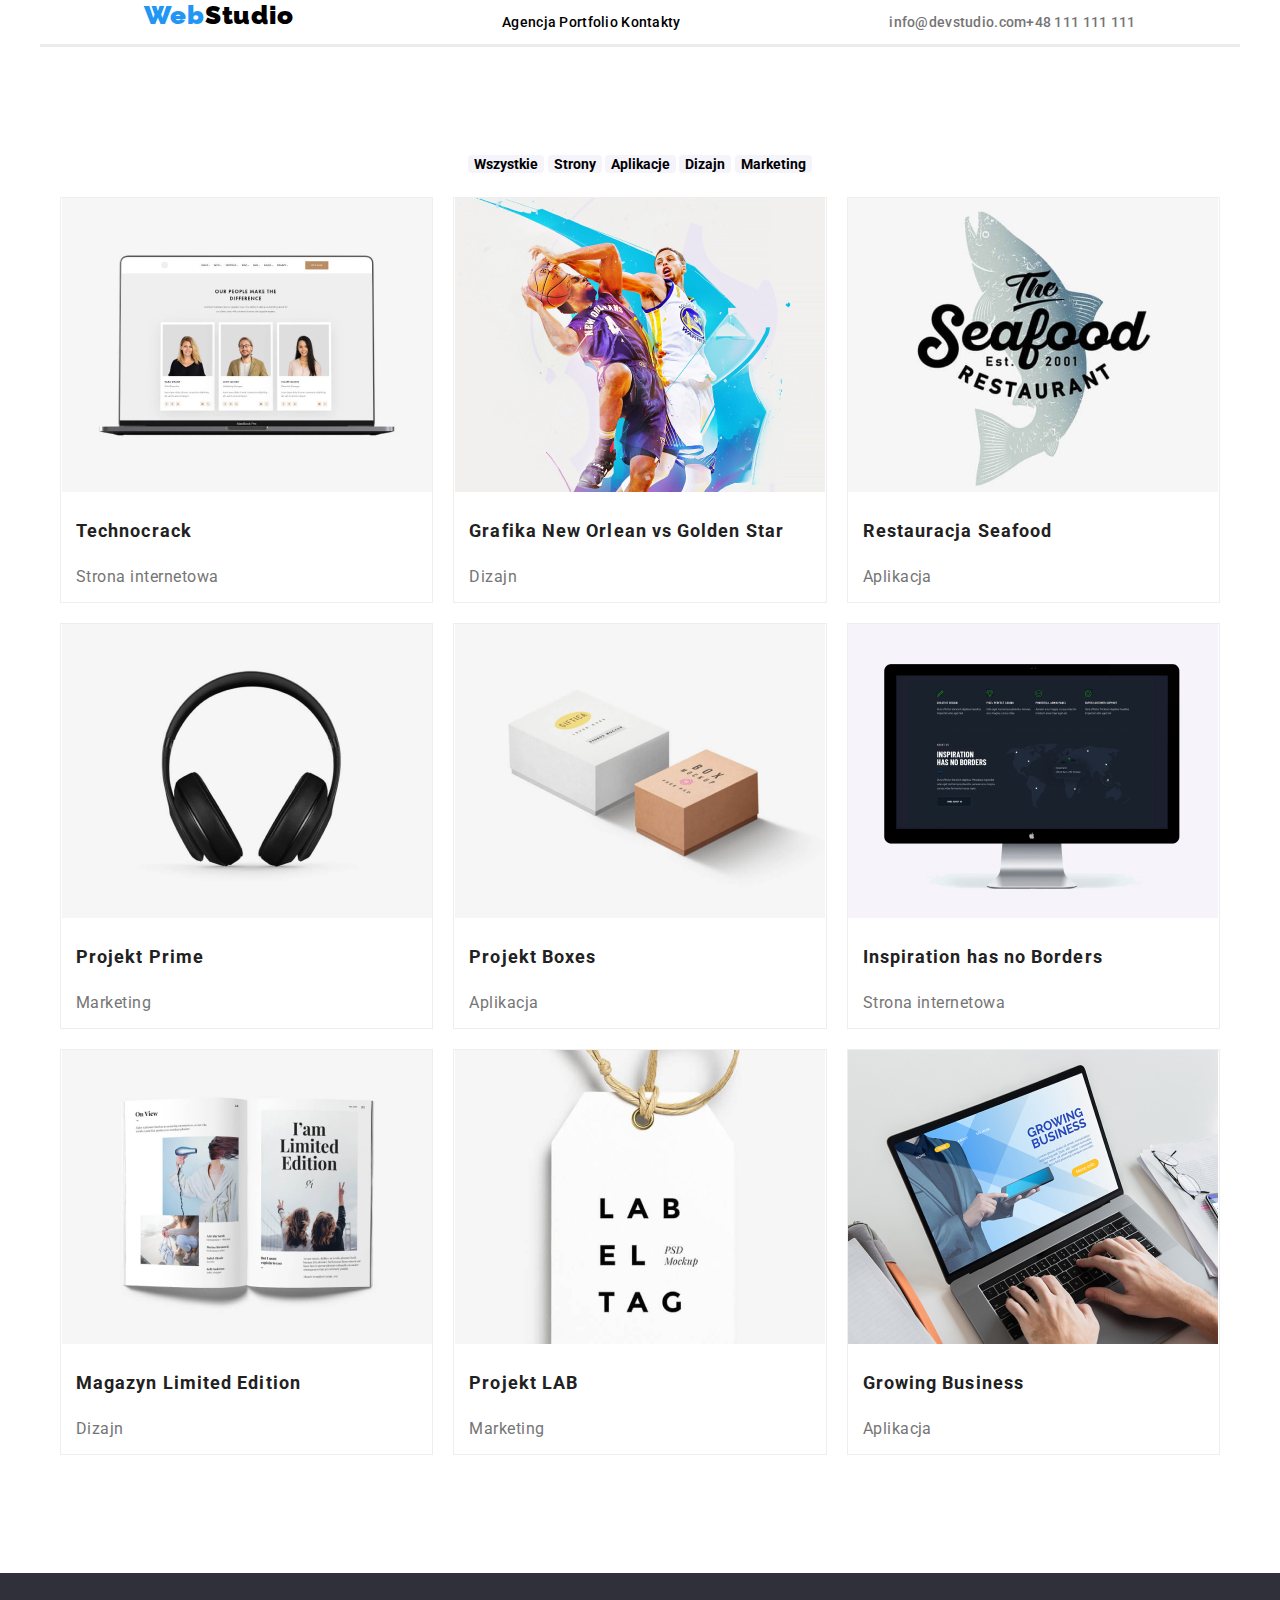
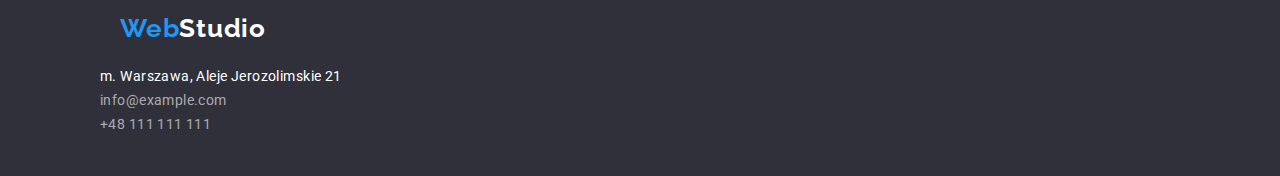
==== portfolio.html @ f07401f8 "+" ====
<!DOCTYPE html>
<html lang="en">
  <head>
    <meta charset="UTF-8" />
    <meta http-equiv="X-UA-Compatible" content="IE=edge" />
    <meta name="viewport" content="width=device-width, initial-scale=1.0" />
    <link rel="stylesheet" href="style/styles.css" />
    <link rel="preconnect" href="https://fonts.googleapis.com" />
    <link rel="preconnect" href="https://fonts.gstatic.com" crossorigin />
    <link
      href="https://fonts.googleapis.com/css2?family=Raleway:wght@700&family=Roboto:wght@100;400&display=swap"
      rel="stylesheet"
    />
    <link
      rel="stylesheet"
      href="https://cdnjs.cloudflare.com/ajax/libs/modern-normalize/1.0.0/modern-normalize.min.css"
    />
    <title>Portfolio</title>
  </head>
  <body>
    <div class="container">
      <!-- Nagłówek -->
      <header id="header">
        <a href="index.html" class="web"><span class="blue">Web</span>Studio</a>
        <nav id="navigation">
          <!-- Nawigacja do innych stron -->
          <ul>
            <li class="agency"><a href="index.html">Agencja</a></li>
            <li class="portfolio"><a href="portfolio.html">Portfolio</a></li>
            <li class="contact"><a href="contact">Kontakty</a></li>
          </ul>
        </nav>
        <div class="info">
          <!-- Link do adresu e-mail  -->
          <a href="mailto:info@devstudio.com" class="mail"
            >info@devstudio.com</a
          >

          <!-- Link do numeru telefonu -->
          <a href="tel:+48111111111" class="tel">+48 111 111 111</a>
        </div>
      </header>
      <main>
        <section class="container">
          <ul>
            <li>
              <button class="one" type="button" value="Button">
                Wszystkie
              </button>
            </li>
            <li>
              <button class="two" type="button" value="Button">Strony</button>
            </li>
            <li>
              <button class="three" type="button" value="Button">
                Aplikacje
              </button>
            </li>
            <li>
              <button class="four" type="button" value="Button">Dizajn</button>
            </li>
            <li>
              <button class="five" type="button" value="Button">
                Marketing
              </button>
            </li>
          </ul>

          <ul class="cardsp">
            <li class="itemp">
              <figure class="technoc">
                <img src="images/techno.jpg" alt="Techno" />
                <figcaption>
                  <h3>Technocrack</h3>
                  <p>Strona internetowa</p>
                </figcaption>
              </figure>
            </li>

            <li class="itemp">
              <figure class="basketc">
                <img src="images/basket.jpg" alt="Basket" />
                <figcaption>
                  <h3>Grafika New Orlean vs Golden Star</h3>
                  <p>Dizajn</p>
                </figcaption>
              </figure>
            </li>

            <li class="itemp">
              <figure class="seac">
                <img src="images/seafood.jpg" alt="Seafood" />
                <figcaption>
                  <h3>Restauracja Seafood</h3>
                  <p>Aplikacja</p>
                </figcaption>
              </figure>
            </li>

            <li class="itemp">
              <figure class="headc">
                <img src="images/headphones.jpg" alt="Headphones" />
                <figcaption>
                  <h3>Projekt Prime</h3>
                  <p>Marketing</p>
                </figcaption>
              </figure>
            </li>

            <li class="itemp">
              <figure class="boxc">
                <img src="images/box.jpg" alt="Box" />
                <figcaption>
                  <h3>Projekt Boxes</h3>
                  <p>Aplikacja</p>
                </figcaption>
              </figure>
            </li>

            <li class="itemp">
              <figure class="screenc">
                <img src="images/screen.jpg" alt="Screen" />
                <figcaption>
                  <h3>Inspiration has no Borders</h3>
                  <p>Strona internetowa</p>
                </figcaption>
              </figure>
            </li>

            <li class="itemp">
              <figure class="bookc">
                <img src="images/book.jpg" alt="Book" />
                <figcaption>
                  <h3>Magazyn Limited Edition</h3>
                  <p>Dizajn</p>
                </figcaption>
              </figure>
            </li>

            <li class="itemp">
              <figure class="labelc">
                <img src="images/label.jpg" alt="LAB" />
                <figcaption>
                  <h3>Projekt LAB</h3>
                  <p>Marketing</p>
                </figcaption>
              </figure>
            </li>

            <li class="itemp">
              <figure class="laptopc">
                <img src="images/laptop.jpg" alt="Laptop" />
                <figcaption>
                  <h3>Growing Business</h3>
                  <p>Aplikacja</p>
                </figcaption>
              </figure>
            </li>
          </ul>
        </section>
      </main>
    </div>
  </body>
  <footer>
    <a href="index.html" class="web2"><span class="blue">Web</span>Studio</a>
    <address>
      <p class="city">m. Warszawa, Aleje Jerozolimskie 21</p>
      <a href="mailto:info@example.com" class="mail2">info@example.com</a>
      <a href="tel:+48111111111" class="tel2">+48 111 111 111</a>
    </address>
  </footer>
</html>
---- style/styles.css ----
#header {
  background: #ffffff;
}

header {
  border-bottom-style: solid;
  color: #ececec;
  width: 1200px;
  display: flex;
  justify-content: space-around;
}

#navigation ul li {
}

a {
  color: black;
}

* {
  box-sizing: border-box;
}

body {
  font-family: "Roboto", sans-serif;
  font-size: 400;
  color: black;
}

section {
  padding-top: 94px;
  padding-bottom: 94px;
}
button {
  cursor: pointer;
}

.container {
  width: 1200px;
  margin: 0 auto;
}

.container h2 {
  justify-content: center;
}

.container {
  text-align: center;
  justify-content: center;
}
.biznes {
  display: flex;
  justify-content: center;
}
.ulbutton {
  list-style-type: none;
  text-decoration: none;
  justify-content: center;
  display: flex;
}

ul li {
  display: inline;
}

ul {
  font-family: "Roboto";
  font-style: normal;
  font-weight: 500;
  font-size: 14px;
  line-height: 16px;
  letter-spacing: 0.02em;
  padding-left: 0px;
}

#navigation a:hover {
  color: #2196f3;
}

.agency {
  font-family: "Roboto";
  font-style: normal;
  font-weight: 500;
  font-size: 14px;
  letter-spacing: 0.02em;
}

a {
  text-decoration: none;
}

.agency {
}

.portfolio {
}

.contact {
}

.info {
  font-family: "Roboto";
  font-style: normal;
  font-weight: 500;
  font-size: 14px;
  line-height: 16px;
  letter-spacing: 0.02em;
  display: flex;
  align-items: center;
}

.info a {
  color: #757575;
}

.info a:hover {
  color: #2196f3;
}
.mail {
  text-decoration: none;
}

.tel {
  text-decoration: none;
}
.web {
  font-family: "Raleway";
  font-style: normal;
  font-weight: 900;
  font-size: 26px;
  line-height: 31px;
  /* identical to box height */

  letter-spacing: 0.03em;
  text-decoration: none;
  color: black;
}

.blue {
  color: #2196f3;
}

.containers {
  padding-top: 94px;
  display: flex;
  justify-content: center;
}

.mcontainer {
  background: #2f303a;
  width: 1200px;
  display: inline;
  text-align: center;
}

.efekt h1 {
  letter-spacing: 0.06em;
  text-transform: uppercase;
  font-style: normal;
  font-weight: 900;
  font-size: 44px;
  line-height: 60px;
  color: #ffffff;
}

.buttoni {
  background: #2196f3;
  color: white;
}

figure {
  margin: 0;
}

.pho p {
  text-align: left;
}

.containerwe {
  background: #ffffff;
}

.lor {
  padding-top: 94px;
  padding-bottom: 94px;
}

.lor ul {
  display: flex;
}

.lor p {
  color: #757575;
  text-align: left;
  font-size: 14px;
}

.lor h3 {
  text-align: left;
}
.tabc {
}

.lorem {
  color: #757575;
}

.czym {
  padding-bottom: 94px;
}

.boxczym {
  text-align: center;
}

.boxczym h2 {
}

.teamc {
  background: #f5f4fa;
  padding-top: 94px;
}

.teamc h2 {
  font-style: normal;
  font-weight: 700;
  font-size: 36px;
  line-height: 42px;
  text-align: center;
  letter-spacing: 0.03em;
}

.teamc p {
  color: #757575;
  font-family: "Roboto";
  font-style: normal;
  font-weight: 400;
  font-size: 16px;
  line-height: 19px;
  /* identical to box height */

  text-align: center;
  letter-spacing: 0.03em;
}

.teambox {
  display: flex;
  justify-content: center;
}

.cards {
  display: flex;
  /* Make a flex container multiline */
  gap: 10px;
  padding: 0;
  list-style: none;
}

.item {
  /*  Set the width of the elements  */
  padding: 0px;
  background-color: #fff;
  border-radius: 0px 0px 4px 4px;
  box-shadow: 0px 1px 3px rgba(0, 0, 0, 0.12), 0px 1px 1px rgba(0, 0, 0, 0.14),
    0px 2px 1px rgba(0, 0, 0, 0.2);
}

.john1box {
  background: #ffffff;
}

.john1img {
}

.johnbox2 {
  background: #ffffff;
}

.john2img {
}

.johnbox3 {
  background: #ffffff;
}

.john3img {
}

.johnbox4 {
  background: #ffffff;
}

.john4img {
}

.teambox h3 {
  font-style: normal;
  font-weight: 500;
  font-size: 16px;
  line-height: 19px;
  text-align: center;
  letter-spacing: 0.03em;
  color: #212121;
  font-weight: bold;
}

.teambox p {
  color: #757575;
}

.bold td {
  font-family: "Roboto";
  font-style: normal;
  font-weight: 700;
  font-size: 14px;
  line-height: 16px;
  letter-spacing: 0.03em;
  text-transform: uppercase;
}

button {
  font-weight: bold;
  border-radius: 4px;
  background: #f5f4fa;
  border-style: hidden;
  font-family: "Roboto", sans-serif;
}

button:hover {
}

.cardsp {
  display: flex;
  /* Make a flex container multiline */
  flex-wrap: wrap;
  padding: 0;
  list-style: none;
  justify-content: center;
}

.itemp {
  /*  Set the width of the elements  */
  padding: 10px;
  background-color: #fff;
  border-radius: 0px 0px 4px 4px;
  flex-basis: calc((100% - 20px) / 3);
}

.itemp h3 {
  text-align: left;
  padding-left: 15px;
}

.itemp p {
  color: #757575;
  text-align: left;
  padding-left: 15px;
  font-family: "Roboto";
  font-style: normal;
  font-weight: 400;
  font-size: 16px;
}
.one {
}

.two {
}

.three {
}

.four {
}

.five {
}

.technoc {
  box-sizing: border-box;
  background: #ffffff;
  border: 1px solid #eeeeee;
}

.technoimg {
}

.title1 h3 a {
}

figcaption h3 {
  font-family: "Roboto";
  font-style: normal;
  font-weight: 700;
  font-size: 18px;
  line-height: 36px;
  /* identical to box height, or 200% */

  letter-spacing: 0.06em;

  color: #212121;
}

figcaption {
  font-family: "Roboto";
  font-style: normal;
  font-weight: 400;
  font-size: 16px;
  line-height: 30px;
  /* identical to box height, or 188% */

  letter-spacing: 0.03em;
  color: #757575;
}
.basketc {
  box-sizing: border-box;
  background: #ffffff;
  border: 1px solid #eeeeee;
}

.basketimg {
}

.title2 h3 a {
}

.seac {
  box-sizing: border-box;
  background: #ffffff;
  border: 1px solid #eeeeee;
}

.seaimg {
}

.title3 h3 a {
}

.headc {
  box-sizing: border-box;
  background: #ffffff;
  border: 1px solid #eeeeee;
}

.headimg {
}

.title4 h3 a {
}

.boxc {
  box-sizing: border-box;
  background: #ffffff;
  border: 1px solid #eeeeee;
}

.boximg {
}

.title5 h3 a {
}

.screenc {
  box-sizing: border-box;
  background: #ffffff;
  border: 1px solid #eeeeee;
}

.screenimg {
}

.title6 h3 a {
}

.bookc {
  box-sizing: border-box;
  background: #ffffff;
  border: 1px solid #eeeeee;
}

.bookimg {
}

.title7 h3 a {
}

.labelc {
  box-sizing: border-box;
  background: #ffffff;
  border: 1px solid #eeeeee;
}

.labimg {
}

.title8 h3 a {
}

.laptopc {
  box-sizing: border-box;
  background: #ffffff;
  border: 1px solid #eeeeee;
}

.screenimg {
}

.title9 h3 a {
}

p {
  font-family: "Roboto";
  font-style: normal;
  font-weight: 400;
  font-size: 16px;
  line-height: 19px;
  /* identical to box height */

  text-align: center;
  letter-spacing: 0.03em;
}

footer {
  background-color: #2f303a;
  padding-top: 40px;
  padding-bottom: 40px;
  padding-left: 100px;
}

.footercp {
  background-color: #2f303a;
}
.web2 {
  padding: 20px;
  font-family: "Raleway";
  font-style: normal;
  font-weight: 700;
  font-size: 26px;
  line-height: 31px;
  /* identical to box height */
  color: white;
  letter-spacing: 0.03em;
}

.foot a {
}

.city {
  font-family: "Roboto";
  font-style: normal;
  font-weight: 400;
  font-size: 14px;
  line-height: 24px;
  /* or 171% */
  letter-spacing: 0.03em;
  color: #ffffff;
  text-align: left;
  margin-top: 20px;
  margin-bottom: 0px;
}

.city2 {
  font-family: "Roboto";
  font-style: normal;
  font-weight: 400;
  font-size: 14px;
  line-height: 24px;
  /* or 171% */

  letter-spacing: 0.03em;

  color: #ffffff;
}

address {
  display: flex;
  flex-direction: column;
}
address a {
  font-family: "Roboto";
  font-style: normal;
  font-weight: 400;
  font-size: 14px;
  line-height: 24px;
  /* or 171% */

  letter-spacing: 0.03em;

  color: rgba(255, 255, 255, 0.6);
}

.mail1 {
}

.tel1 {
}

.mail2 {
}

.tel2 {
}
address a:hover {
}
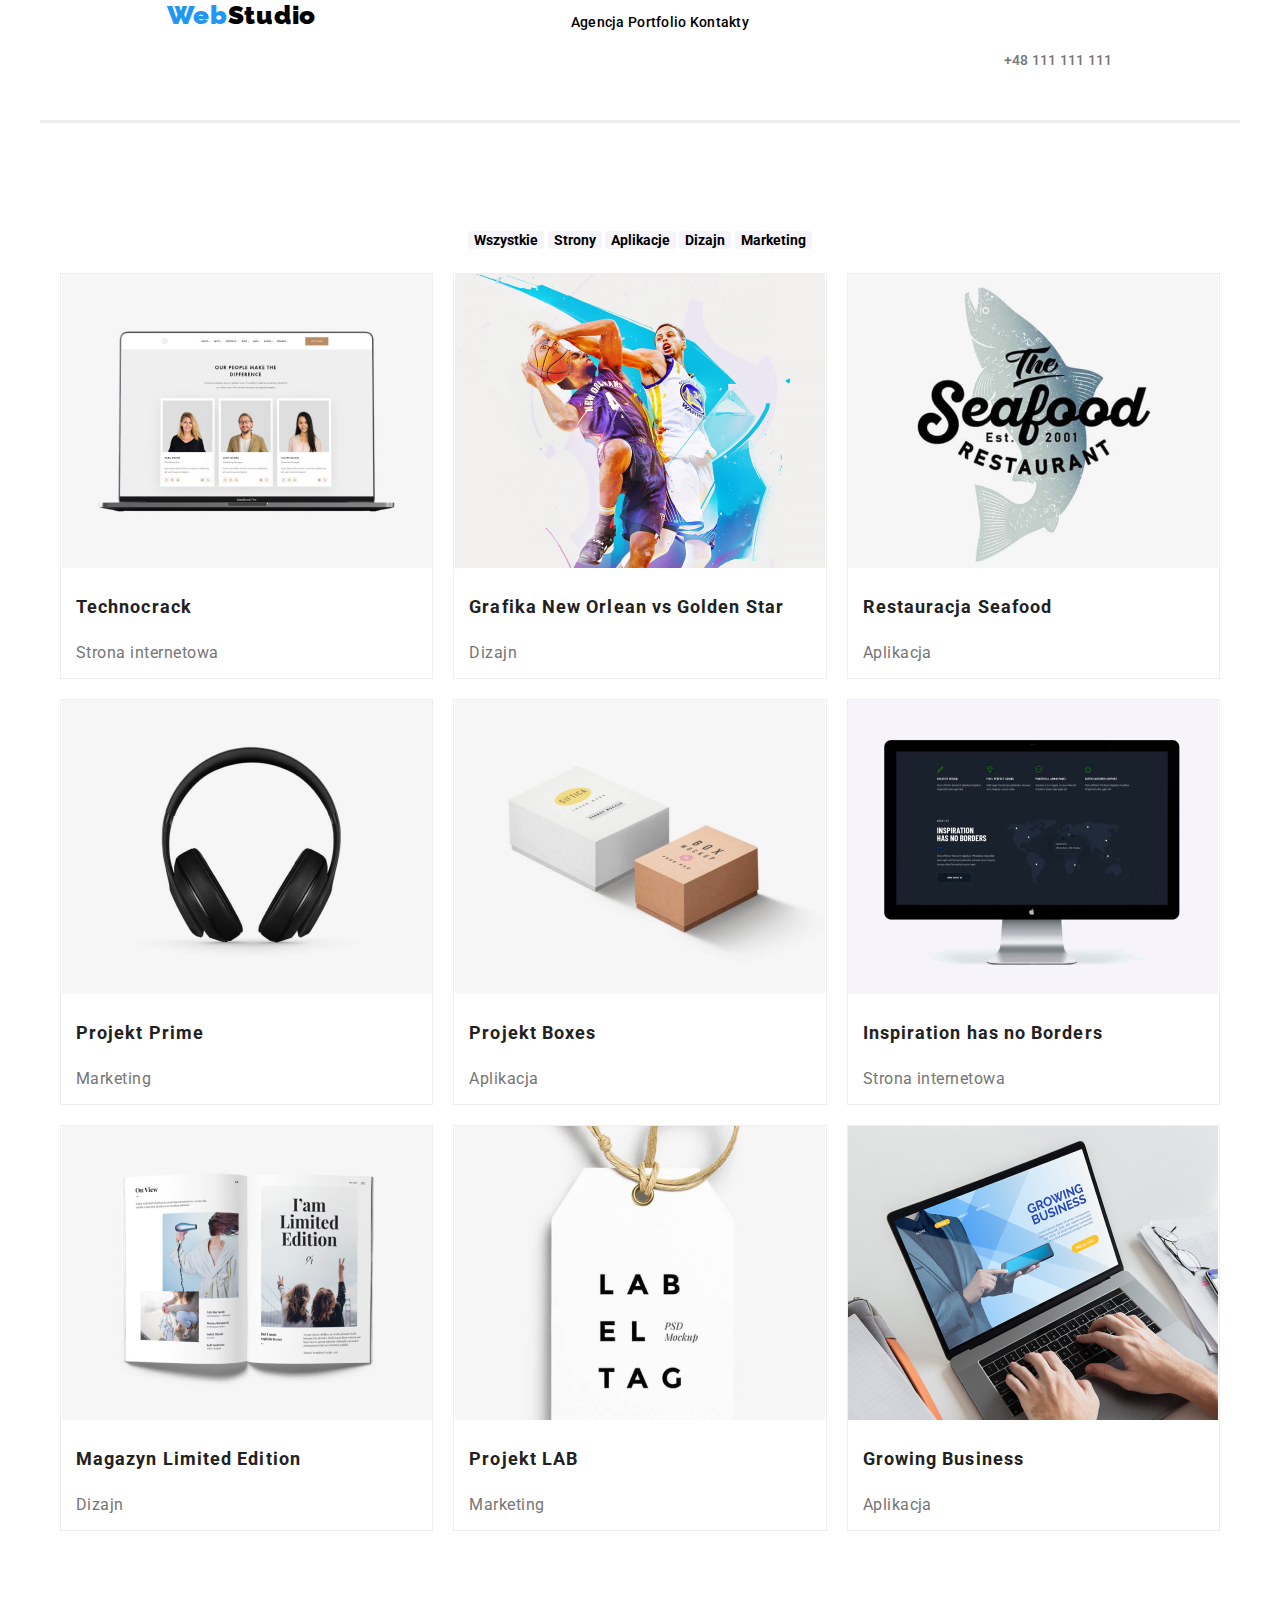
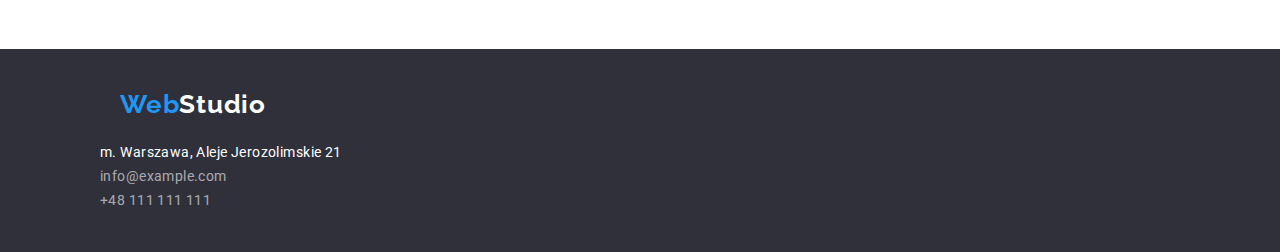
==== commit 9f7dd01a: "Obrazki" ====
--- a/portfolio.html
+++ b/portfolio.html
@@ -32,9 +32,7 @@
         </nav>
         <div class="info">
           <!-- Link do adresu e-mail  -->
-          <a href="mailto:info@devstudio.com" class="mail"
-            >info@devstudio.com</a
-          >
+          <a href="mailto:info@devstudio.com" class="mail> info@devstudio.com</a>
 
           <!-- Link do numeru telefonu -->
           <a href="tel:+48111111111" class="tel">+48 111 111 111</a>
--- a/style/styles.css
+++ b/style/styles.css
@@ -133,7 +133,9 @@
 
   letter-spacing: 0.03em;
   text-decoration: none;
-  color: black;
+  color: 
+  width: 270px;
+  height: 120px;black;
 }
 
 .blue {
@@ -147,12 +149,21 @@
 }
 
 .mcontainer {
-  background: #2f303a;
+  background-image: url(/images/squad.jpg);
   width: 1200px;
+  height: 600px;
   display: inline;
   text-align: center;
 }
 
+.sat {
+  background-color: #F5F4FA;
+  width: 270px;
+  height: 120px;
+  display: flex;
+  align-items: center;
+  justify-content: center;
+}
 .efekt h1 {
   letter-spacing: 0.06em;
   text-transform: uppercase;
@@ -168,6 +179,11 @@
   color: white;
 }
 
+.squad {
+  background-color: red;
+  width: 300px;
+}
+
 figure {
   margin: 0;
 }
@@ -250,6 +266,7 @@
 
 .cards {
   display: flex;
+  justify-content: center;
   /* Make a flex container multiline */
   gap: 10px;
   padding: 0;
@@ -263,8 +280,13 @@
   border-radius: 0px 0px 4px 4px;
   box-shadow: 0px 1px 3px rgba(0, 0, 0, 0.12), 0px 1px 1px rgba(0, 0, 0, 0.14),
     0px 2px 1px rgba(0, 0, 0, 0.2);
-}
-
+    padding-bottom: 25px;
+}
+
+.svgcards {
+  display: flex;
+  justify-content: space-evenly;
+}
 .john1box {
   background: #ffffff;
 }
@@ -507,6 +529,27 @@
 .title9 h3 a {
 }
 
+h1 {
+  text-align: center;
+}
+
+.blok1 {
+  display: flex;
+  justify-content: space-around;
+  cursor: pointer;
+}
+.blok {
+  width: 170px;
+  height: 92px;
+  border-radius: 1px;
+  border-color: #AFB1B8;
+  border-style: solid;
+  display: flex;
+  align-items: center;
+  justify-content: center;
+}
+
+
 p {
   font-family: "Roboto";
   font-style: normal;
@@ -587,7 +630,6 @@
 
   color: rgba(255, 255, 255, 0.6);
 }
-
 .mail1 {
 }
 
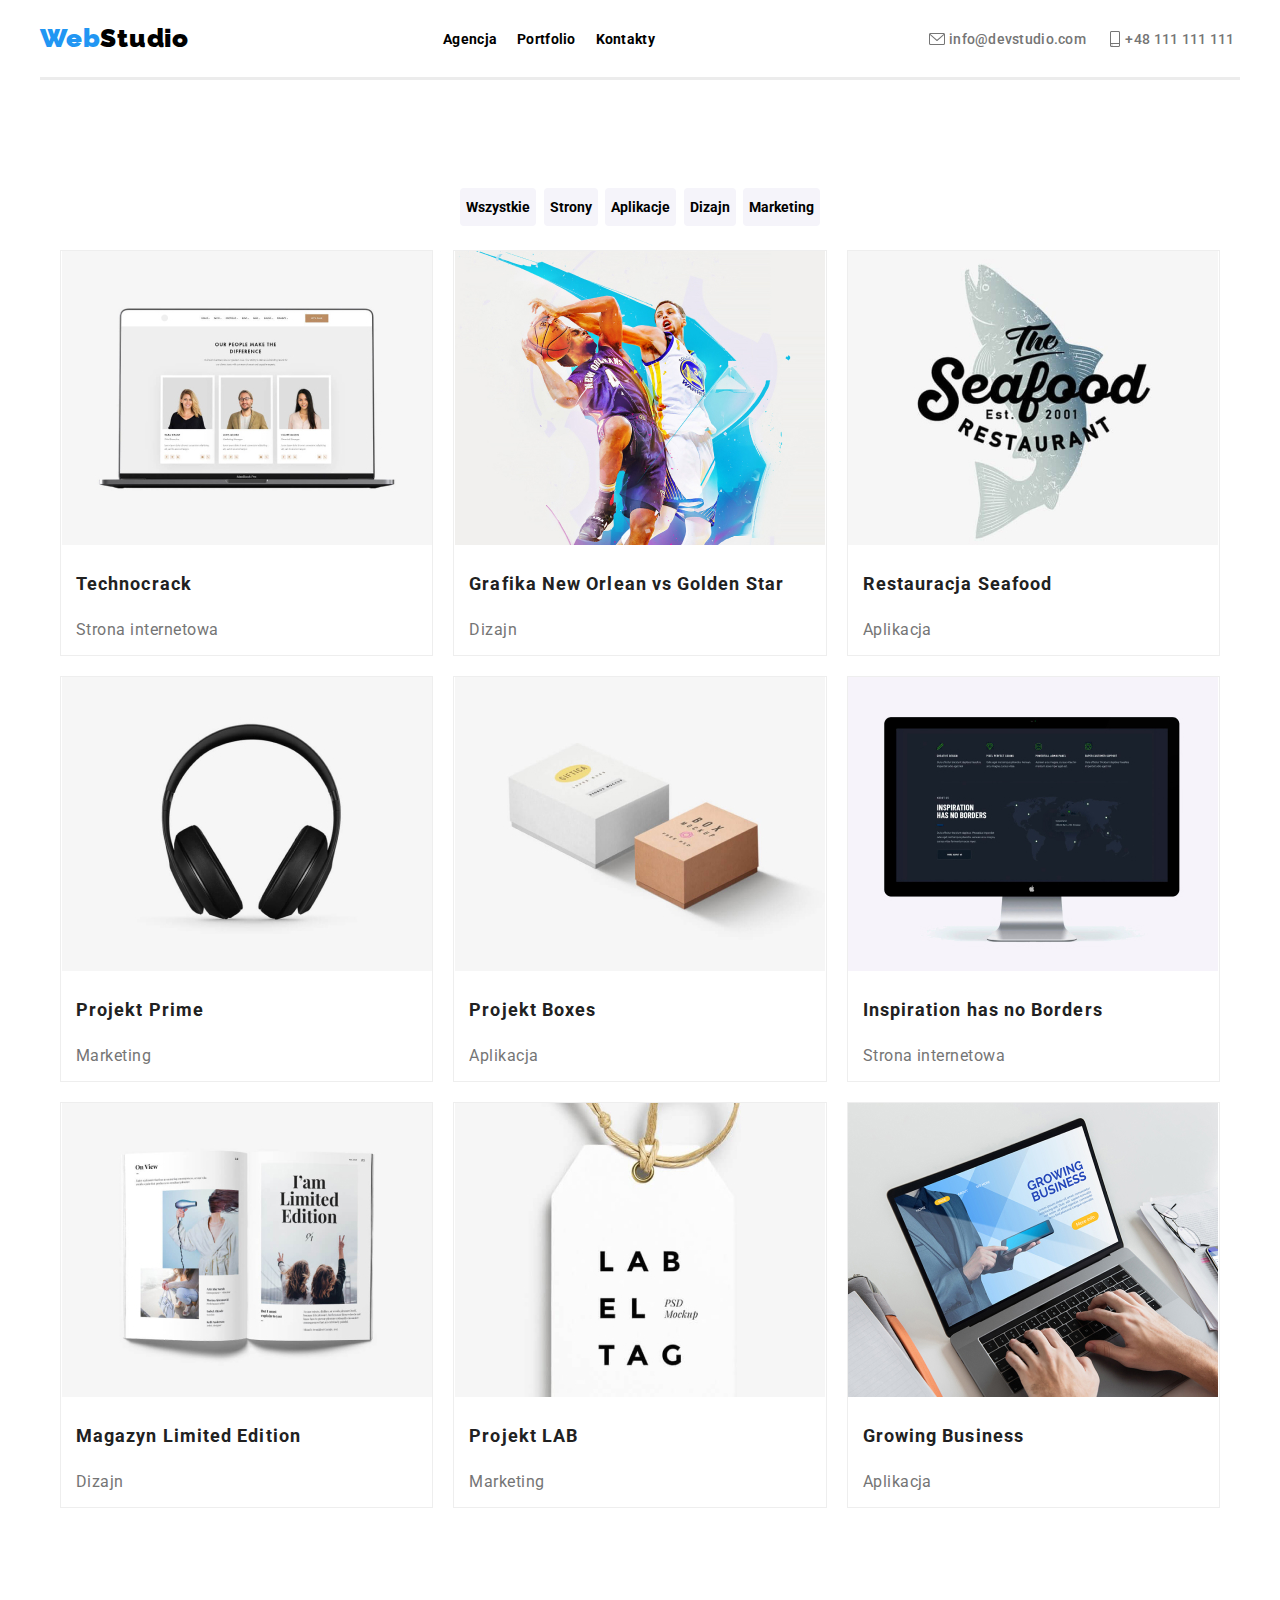
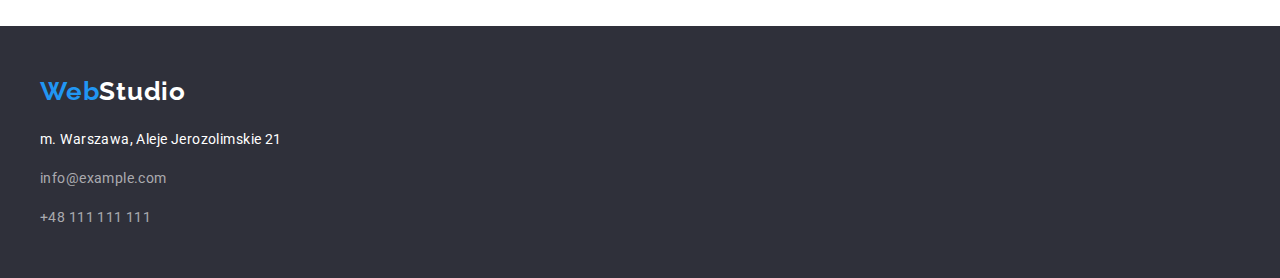
==== commit a5ef0c17: "Praca domowa 4" ====
--- a/portfolio.html
+++ b/portfolio.html
@@ -31,36 +31,47 @@
           </ul>
         </nav>
         <div class="info">
-          <!-- Link do adresu e-mail  -->
-          <a href="mailto:info@devstudio.com" class="mail> info@devstudio.com</a>
+        <!-- Link do adresu e-mail  -->
+      <svg width="16" height="12" viewBox="0 0 16 12" fill="none" xmlns="http://www.w3.org/2000/svg">
+<path d="M14.5 0H1.50001C0.672854 0 0 0.672853 0 1.50001V10.5C0 11.3271 0.672854 12 1.50001 12H14.5C15.3271 12 16 11.3271 16 10.5V1.50001C16 0.672853 15.3271 0 14.5 0ZM14.5 0.999994C14.5679 0.999994 14.6325 1.01409 14.6916 1.0387L8 6.83838L1.30833 1.0387C1.36742 1.01412 1.43204 0.999994 1.49998 0.999994H14.5ZM14.5 11H1.50001C1.22414 11 0.999996 10.7759 0.999996 10.5V2.09521L7.67236 7.87792C7.76661 7.95944 7.8833 7.99999 8 7.99999C8.1167 7.99999 8.23339 7.95948 8.32764 7.87792L15 2.09521V10.5C15 10.7759 14.7759 11 14.5 11Z" fill="#757575"/>
+</svg>
+  <a href="mailto:info@devstudio.com" class="mail">info@devstudio.com</a>
 
-          <!-- Link do numeru telefonu -->
-          <a href="tel:+48111111111" class="tel">+48 111 111 111</a>
+        <!-- Link do numeru telefonu -->
+        <svg width="10" height="16" viewBox="0 0 10 16" fill="none" xmlns="http://www.w3.org/2000/svg">
+<path d="M8.5 0H1.5C0.672848 0 0 0.672848 0 1.5V14.5C0 15.3272 0.672848 16 1.5 16H8.5C9.32715 16 10 15.3272 10 14.5V1.5C10 0.672848 9.32715 0 8.5 0ZM1.5 1H8.5C8.77588 1 9 1.22412 9 1.5V12H1V1.5C1 1.22412 1.22412 1 1.5 1ZM8.5 15H1.5C1.22412 15 1 14.7759 1 14.5V13H9V14.5C9 14.7759 8.77588 15 8.5 15Z" fill="#757575"/>
+<path d="M2.35355 13.7389C2.54882 13.9213 2.54882 14.2169 2.35355 14.3992C2.15828 14.5816 1.84172 14.5816 1.64645 14.3992C1.45118 14.2169 1.45118 13.9213 1.64645 13.7389C1.84172 13.5566 2.15828 13.5566 2.35355 13.7389Z" fill="#757575"/>
+</svg>
+
+        <a href="tel:+48111111111" class="tel1">+48 111 111 111</a>
         </div>
       </header>
       <main>
-        <section class="container">
+        <section class="photos">
+          <div class="container"> 
+            <div class="buttonp">
           <ul>
             <li>
-              <button class="one" type="button" value="Button">
+              <button class="butp" type="button" value="Button">
                 Wszystkie
               </button>
             </li>
             <li>
-              <button class="two" type="button" value="Button">Strony</button>
+              <button class="butp" type="button" value="Button">Strony</button>
             </li>
             <li>
-              <button class="three" type="button" value="Button">
+              <button class="butp" type="button" value="Button">
                 Aplikacje
               </button>
             </li>
             <li>
-              <button class="four" type="button" value="Button">Dizajn</button>
+              <button class="butp" type="button" value="Button">Dizajn</button>
             </li>
             <li>
-              <button class="five" type="button" value="Button">
+              <button class="butp" type="button" value="Button">
                 Marketing
               </button>
+              </div>
             </li>
           </ul>
 
@@ -155,16 +166,19 @@
               </figure>
             </li>
           </ul>
+          </div>
         </section>
       </main>
     </div>
   </body>
   <footer>
+    <div class="container">
     <a href="index.html" class="web2"><span class="blue">Web</span>Studio</a>
     <address>
       <p class="city">m. Warszawa, Aleje Jerozolimskie 21</p>
       <a href="mailto:info@example.com" class="mail2">info@example.com</a>
       <a href="tel:+48111111111" class="tel2">+48 111 111 111</a>
     </address>
+    </div>
   </footer>
 </html>
--- a/style/styles.css
+++ b/style/styles.css
@@ -1,5 +1,6 @@
 #header {
   background: #ffffff;
+  margin: 0px auto;
 }
 
 header {
@@ -7,10 +8,14 @@
   color: #ececec;
   width: 1200px;
   display: flex;
-  justify-content: space-around;
+  justify-content: space-between;
+  align-items: center;
+  height: 80px;
 }
 
 #navigation ul li {
+  font-weight: bold;
+  padding-right: 20px;
 }
 
 a {
@@ -35,6 +40,13 @@
   cursor: pointer;
 }
 
+.buttonp {
+  width: 30%;
+  justify-content: center;
+  margin-left: auto;
+  margin-right: auto;
+}
+
 .container {
   width: 1200px;
   margin: 0 auto;
@@ -51,7 +63,19 @@
 .biznes {
   display: flex;
   justify-content: center;
-}
+  padding-top: 0px;
+}
+
+.biznes1 {
+  background-image: url(/images/squad.jpg);
+  display: flex;
+  align-items: center;
+  text-align: center;
+  height: 600px;
+  padding-top: 0px;
+  margin: 0 auto;
+}
+
 .ulbutton {
   list-style-type: none;
   text-decoration: none;
@@ -71,6 +95,8 @@
   line-height: 16px;
   letter-spacing: 0.02em;
   padding-left: 0px;
+  display: flex;
+  justify-content: space-between;
 }
 
 #navigation a:hover {
@@ -133,9 +159,7 @@
 
   letter-spacing: 0.03em;
   text-decoration: none;
-  color: 
-  width: 270px;
-  height: 120px;black;
+  color: black;
 }
 
 .blue {
@@ -149,21 +173,16 @@
 }
 
 .mcontainer {
+  background: #2f303a;
   background-image: url(/images/squad.jpg);
   width: 1200px;
+  display: flex;
+  align-items: center;
+  text-align: center;
   height: 600px;
-  display: inline;
-  text-align: center;
-}
-
-.sat {
-  background-color: #F5F4FA;
-  width: 270px;
-  height: 120px;
-  display: flex;
-  align-items: center;
-  justify-content: center;
-}
+  padding-top: 0px;
+}
+
 .efekt h1 {
   letter-spacing: 0.06em;
   text-transform: uppercase;
@@ -174,14 +193,15 @@
   color: #ffffff;
 }
 
+h1 {
+  text-align: center;
+}
+
 .buttoni {
   background: #2196f3;
   color: white;
-}
-
-.squad {
-  background-color: red;
-  width: 300px;
+  width: 200px;
+  height: 50px;
 }
 
 figure {
@@ -266,7 +286,7 @@
 
 .cards {
   display: flex;
-  justify-content: center;
+  justify-content: space-between;
   /* Make a flex container multiline */
   gap: 10px;
   padding: 0;
@@ -280,13 +300,9 @@
   border-radius: 0px 0px 4px 4px;
   box-shadow: 0px 1px 3px rgba(0, 0, 0, 0.12), 0px 1px 1px rgba(0, 0, 0, 0.14),
     0px 2px 1px rgba(0, 0, 0, 0.2);
-    padding-bottom: 25px;
-}
-
-.svgcards {
-  display: flex;
-  justify-content: space-evenly;
-}
+  padding-bottom: 25px;
+}
+
 .john1box {
   background: #ffffff;
 }
@@ -382,7 +398,15 @@
   font-weight: 400;
   font-size: 16px;
 }
-.one {
+
+.photos {
+  padding-top: 94px;
+}
+
+.butp {
+  height: 38px;
+  border-radius: 4px;
+  width: auto;
 }
 
 .two {
@@ -463,6 +487,12 @@
   border: 1px solid #eeeeee;
 }
 
+.head {
+  display: flex;
+  justify-content: space-between;
+  margin: 0px auto;
+}
+
 .headimg {
 }
 
@@ -528,27 +558,6 @@
 
 .title9 h3 a {
 }
-
-h1 {
-  text-align: center;
-}
-
-.blok1 {
-  display: flex;
-  justify-content: space-around;
-  cursor: pointer;
-}
-.blok {
-  width: 170px;
-  height: 92px;
-  border-radius: 1px;
-  border-color: #AFB1B8;
-  border-style: solid;
-  display: flex;
-  align-items: center;
-  justify-content: center;
-}
-
 
 p {
   font-family: "Roboto";
@@ -566,14 +575,15 @@
   background-color: #2f303a;
   padding-top: 40px;
   padding-bottom: 40px;
-  padding-left: 100px;
+  height: 252px;
+  display: flex;
+  align-items: center;
 }
 
 .footercp {
   background-color: #2f303a;
 }
 .web2 {
-  padding: 20px;
   font-family: "Raleway";
   font-style: normal;
   font-weight: 700;
@@ -582,6 +592,8 @@
   /* identical to box height */
   color: white;
   letter-spacing: 0.03em;
+  display: flex;
+  width: 145px;
 }
 
 .foot a {
@@ -617,7 +629,10 @@
 address {
   display: flex;
   flex-direction: column;
-}
+  text-align: left;
+  width: 250px;
+}
+
 address a {
   font-family: "Roboto";
   font-style: normal;
@@ -625,15 +640,36 @@
   font-size: 14px;
   line-height: 24px;
   /* or 171% */
-
-  letter-spacing: 0.03em;
-
+  letter-spacing: 0.03em;
   color: rgba(255, 255, 255, 0.6);
-}
-.mail1 {
+  padding-top: 15px;
+}
+
+.mail {
+  padding-right: 20px;
+  width: 165px;
+  font-family: "Roboto";
+  font-style: normal;
+  font-weight: 500;
+  font-size: 14px;
+  line-height: 16px;
+  letter-spacing: 0.02em;
+  color: #757575;
+}
+
+.info:hover {
+  fill: black;
 }
 
 .tel1 {
+  width: 120px;
+  font-family: "Roboto";
+  font-style: normal;
+  font-weight: 500;
+  font-size: 14px;
+  line-height: 16px;
+  letter-spacing: 0.02em;
+  color: #757575;
 }
 
 .mail2 {
@@ -643,3 +679,86 @@
 }
 address a:hover {
 }
+
+.sat {
+  background-color: #f5f4fa;
+  width: 270px;
+  height: 120px;
+  display: flex;
+  align-items: center;
+  justify-content: center;
+}
+
+.svgcards {
+  display: flex;
+  justify-content: space-evenly;
+}
+
+.blok1 {
+  display: flex;
+  justify-content: space-around;
+  cursor: pointer;
+}
+
+.blok {
+  width: 170px;
+  height: 92px;
+  border-radius: 5px;
+  border-color: #afb1b8;
+  border-style: solid;
+  display: flex;
+  align-items: center;
+  justify-content: center;
+}
+
+.blok:hover {
+  border-color: #2196f3;
+}
+
+.svg1:hover {
+  box-shadow: 0 0 0 8px #2196f3;
+  background-color: #2196f3;
+  border-radius: 40%;
+}
+
+.svg2:hover {
+  box-shadow: 0 0 0 8px #2196f3;
+  background-color: #2196f3;
+  border-radius: 40%;
+}
+.svg3:hover {
+  box-shadow: 0 0 0 8px #2196f3;
+  background-color: #2196f3;
+  border-radius: 40%;
+}
+.svg4:hover {
+  box-shadow: 0 0 0 8px #2196f3;
+  background-color: #2196f3;
+  border-radius: 40%;
+}
+
+.join {
+  display: flex;
+  justify-content: center;
+}
+
+.svgcardsf {
+  display: flex;
+  justify-content: center;
+}
+
+.join h3 {
+  color: #ffffff;
+  font-family: "Roboto";
+  font-style: normal;
+  font-weight: 700;
+  font-size: 14px;
+  line-height: 16px;
+  letter-spacing: 0.03em;
+  text-transform: uppercase;
+  left: 531px;
+}
+
+.blok2 {
+  padding-right: 15px;
+}
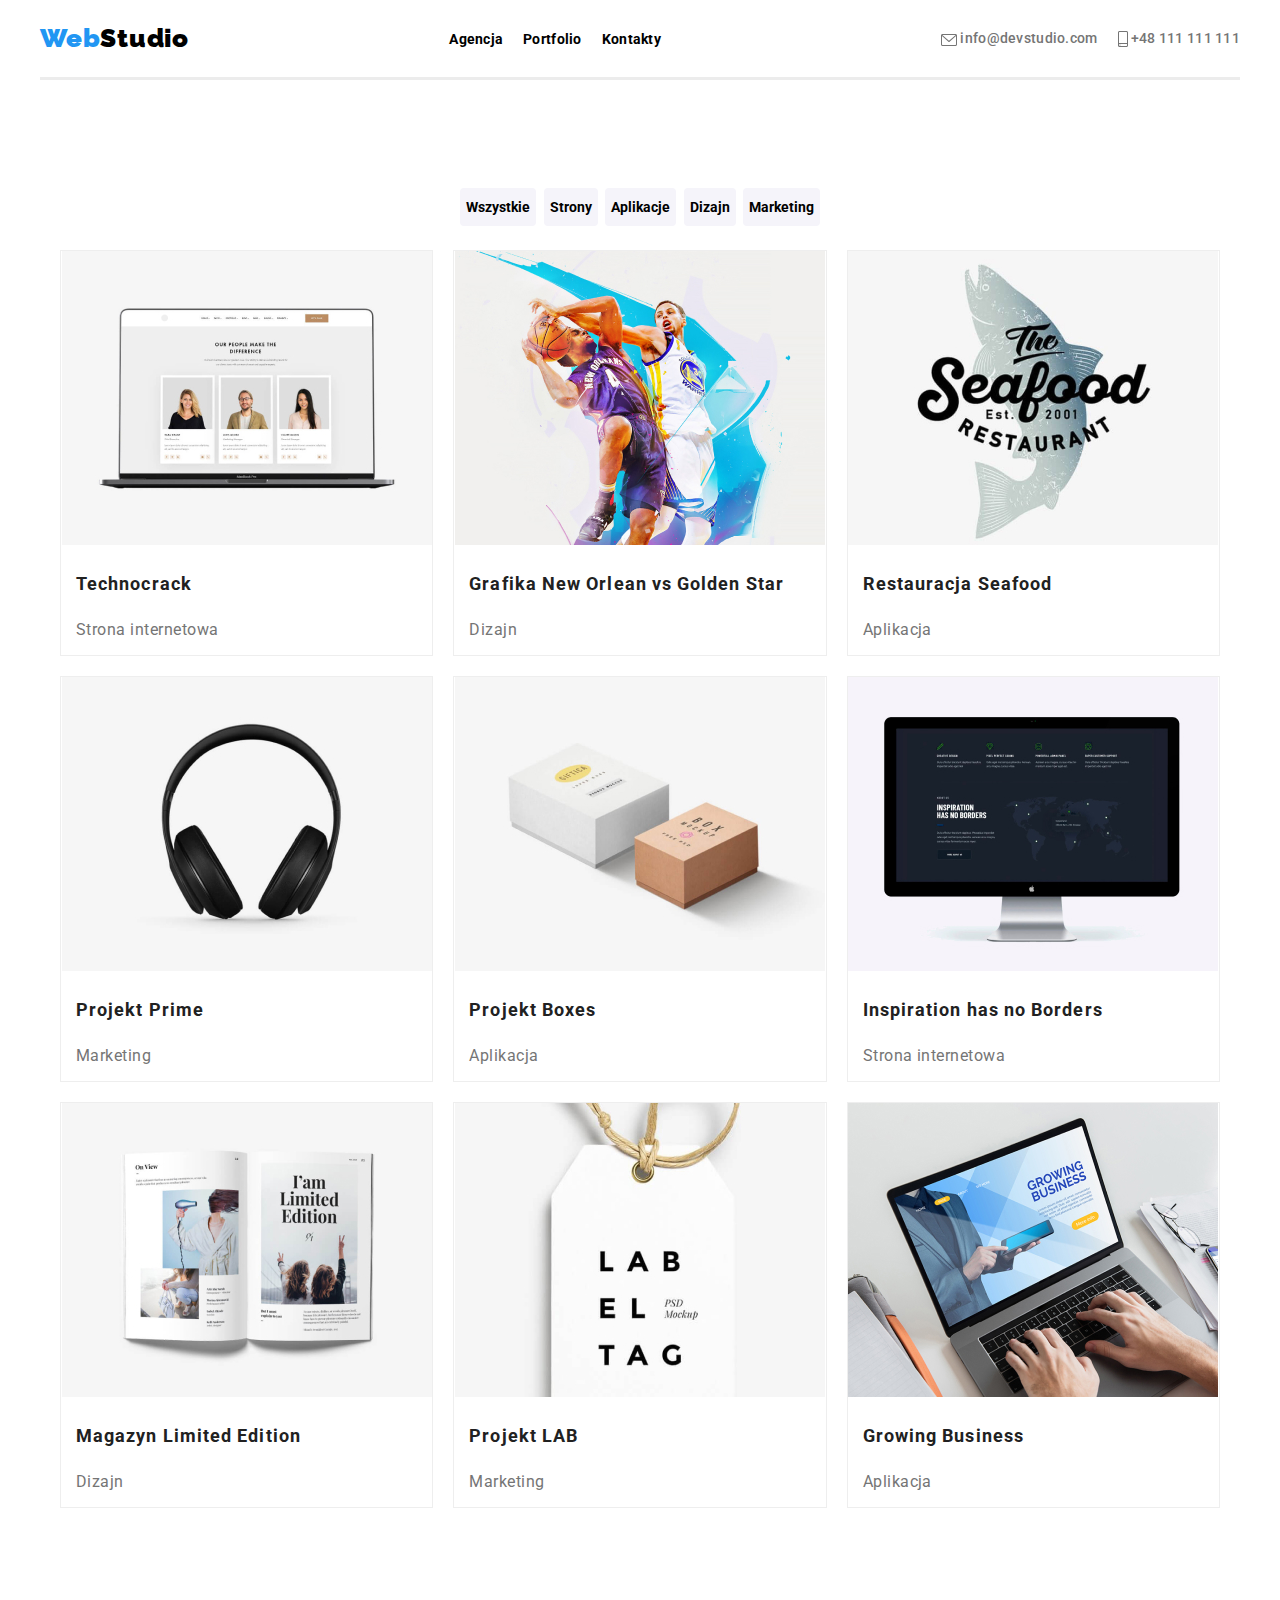
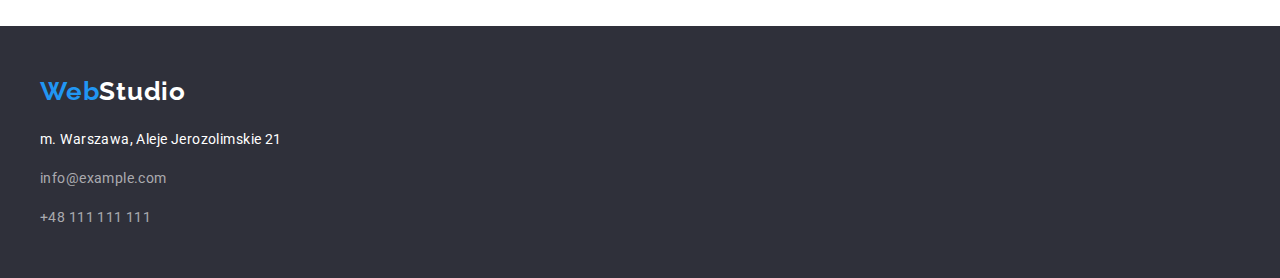
==== commit f99234e5: "PPD + cienie" ====
--- a/portfolio.html
+++ b/portfolio.html
@@ -30,20 +30,18 @@
             <li class="contact"><a href="contact">Kontakty</a></li>
           </ul>
         </nav>
-        <div class="info">
+         <div class="info">
         <!-- Link do adresu e-mail  -->
-      <svg width="16" height="12" viewBox="0 0 16 12" fill="none" xmlns="http://www.w3.org/2000/svg">
-<path d="M14.5 0H1.50001C0.672854 0 0 0.672853 0 1.50001V10.5C0 11.3271 0.672854 12 1.50001 12H14.5C15.3271 12 16 11.3271 16 10.5V1.50001C16 0.672853 15.3271 0 14.5 0ZM14.5 0.999994C14.5679 0.999994 14.6325 1.01409 14.6916 1.0387L8 6.83838L1.30833 1.0387C1.36742 1.01412 1.43204 0.999994 1.49998 0.999994H14.5ZM14.5 11H1.50001C1.22414 11 0.999996 10.7759 0.999996 10.5V2.09521L7.67236 7.87792C7.76661 7.95944 7.8833 7.99999 8 7.99999C8.1167 7.99999 8.23339 7.95948 8.32764 7.87792L15 2.09521V10.5C15 10.7759 14.7759 11 14.5 11Z" fill="#757575"/>
+  <a href="mailto:info@devstudio.com" class="mail"><svg width="16" height="12" viewBox="0 0 16 12" class="box" xmlns="http://www.w3.org/2000/svg">
+<path d="M14.5 0H1.50001C0.672854 0 0 0.672853 0 1.50001V10.5C0 11.3271 0.672854 12 1.50001 12H14.5C15.3271 12 16 11.3271 16 10.5V1.50001C16 0.672853 15.3271 0 14.5 0ZM14.5 0.999994C14.5679 0.999994 14.6325 1.01409 14.6916 1.0387L8 6.83838L1.30833 1.0387C1.36742 1.01412 1.43204 0.999994 1.49998 0.999994H14.5ZM14.5 11H1.50001C1.22414 11 0.999996 10.7759 0.999996 10.5V2.09521L7.67236 7.87792C7.76661 7.95944 7.8833 7.99999 8 7.99999C8.1167 7.99999 8.23339 7.95948 8.32764 7.87792L15 2.09521V10.5C15 10.7759 14.7759 11 14.5 11Z"/>
 </svg>
-  <a href="mailto:info@devstudio.com" class="mail">info@devstudio.com</a>
-
+    info@devstudio.com</a>
         <!-- Link do numeru telefonu -->
-        <svg width="10" height="16" viewBox="0 0 10 16" fill="none" xmlns="http://www.w3.org/2000/svg">
-<path d="M8.5 0H1.5C0.672848 0 0 0.672848 0 1.5V14.5C0 15.3272 0.672848 16 1.5 16H8.5C9.32715 16 10 15.3272 10 14.5V1.5C10 0.672848 9.32715 0 8.5 0ZM1.5 1H8.5C8.77588 1 9 1.22412 9 1.5V12H1V1.5C1 1.22412 1.22412 1 1.5 1ZM8.5 15H1.5C1.22412 15 1 14.7759 1 14.5V13H9V14.5C9 14.7759 8.77588 15 8.5 15Z" fill="#757575"/>
-<path d="M2.35355 13.7389C2.54882 13.9213 2.54882 14.2169 2.35355 14.3992C2.15828 14.5816 1.84172 14.5816 1.64645 14.3992C1.45118 14.2169 1.45118 13.9213 1.64645 13.7389C1.84172 13.5566 2.15828 13.5566 2.35355 13.7389Z" fill="#757575"/>
+        <a href="tel:+48111111111" class="tel1">    <svg width="10" height="16" viewBox="0 0 10 16" class="box" fill="none" xmlns="http://www.w3.org/2000/svg">
+<path d="M8.5 0H1.5C0.672848 0 0 0.672848 0 1.5V14.5C0 15.3272 0.672848 16 1.5 16H8.5C9.32715 16 10 15.3272 10 14.5V1.5C10 0.672848 9.32715 0 8.5 0ZM1.5 1H8.5C8.77588 1 9 1.22412 9 1.5V12H1V1.5C1 1.22412 1.22412 1 1.5 1ZM8.5 15H1.5C1.22412 15 1 14.7759 1 14.5V13H9V14.5C9 14.7759 8.77588 15 8.5 15Z"/>
+<path d="M2.35355 13.7389C2.54882 13.9213 2.54882 14.2169 2.35355 14.3992C2.15828 14.5816 1.84172 14.5816 1.64645 14.3992C1.45118 14.2169 1.45118 13.9213 1.64645 13.7389C1.84172 13.5566 2.15828 13.5566 2.35355 13.7389Z"/>
 </svg>
-
-        <a href="tel:+48111111111" class="tel1">+48 111 111 111</a>
+          +48 111 111 111</a>
         </div>
       </header>
       <main>
--- a/style/styles.css
+++ b/style/styles.css
@@ -67,13 +67,15 @@
 }
 
 .biznes1 {
-  background-image: url(/images/squad.jpg);
+  background-image: url(../images/squad.jpg);
+  background-image: linear-gradient (to right, black);
   display: flex;
   align-items: center;
   text-align: center;
   height: 600px;
   padding-top: 0px;
   margin: 0 auto;
+  max-width: 1600px;
 }
 
 .ulbutton {
@@ -137,10 +139,30 @@
 
 .info a {
   color: #757575;
+  width: auto;
 }
 
 .info a:hover {
   color: #2196f3;
+}
+
+.info svg {
+  fill: #757575;
+  vertical-align: middle;
+}
+
+.info svg:hover {
+  fill: #2196f3;
+}
+
+.circle {
+  background-color: rgba(255, 255, 255, 0.1);
+  width: 44px;
+  height: 44px;
+  border-radius: 50%;
+}
+.svg2 {
+  fill: yellow;
 }
 .mail {
   text-decoration: none;
@@ -291,6 +313,10 @@
   gap: 10px;
   padding: 0;
   list-style: none;
+}
+
+.cards svg {
+  cursor: pointer;
 }
 
 .item {
@@ -364,9 +390,6 @@
   font-family: "Roboto", sans-serif;
 }
 
-button:hover {
-}
-
 .cardsp {
   display: flex;
   /* Make a flex container multiline */
@@ -384,6 +407,11 @@
   flex-basis: calc((100% - 20px) / 3);
 }
 
+.itemp:hover {
+  -webkit-box-shadow: 7px 10px 16px -3px rgba(0, 0, 0, 0.88);
+  box-shadow: 7px 10px 16px -3px rgba(0, 0, 0, 0.88);
+}
+
 .itemp h3 {
   text-align: left;
   padding-left: 15px;
@@ -407,6 +435,14 @@
   height: 38px;
   border-radius: 4px;
   width: auto;
+}
+
+.butp:hover {
+  background-color: #2196f3;
+  color: #ffffff;
+  -webkit-box-shadow: 4px 7px 29px -14px rgba(66, 68, 90, 1);
+  -moz-box-shadow: 4px 7px 29px -14px rgba(66, 68, 90, 1);
+  box-shadow: 4px 7px 29px -14px rgba(66, 68, 90, 1);
 }
 
 .two {
@@ -580,6 +616,10 @@
   align-items: center;
 }
 
+footer svg {
+  cursor: pointer;
+}
+
 .footercp {
   background-color: #2f303a;
 }
@@ -657,10 +697,6 @@
   color: #757575;
 }
 
-.info:hover {
-  fill: black;
-}
-
 .tel1 {
   width: 120px;
   font-family: "Roboto";
@@ -698,6 +734,7 @@
   display: flex;
   justify-content: space-around;
   cursor: pointer;
+  fill: #afb1b8;
 }
 
 .blok {
@@ -711,33 +748,57 @@
   justify-content: center;
 }
 
+.svg1 {
+  fill: #afb1b8;
+}
+
+.svg2 {
+  fill: #afb1b8;
+}
+
+.svg3 {
+  fill: #afb1b8;
+}
+
+.svg4 {
+  fill: #afb1b8;
+}
+
 .blok:hover {
   border-color: #2196f3;
+}
+
+.blok1 :hover > svg {
+  fill: #2196f3;
 }
 
 .svg1:hover {
   box-shadow: 0 0 0 8px #2196f3;
   background-color: #2196f3;
   border-radius: 40%;
+  fill: white;
 }
 
 .svg2:hover {
   box-shadow: 0 0 0 8px #2196f3;
   background-color: #2196f3;
   border-radius: 40%;
+  fill: white;
 }
 .svg3:hover {
   box-shadow: 0 0 0 8px #2196f3;
   background-color: #2196f3;
   border-radius: 40%;
-}
+  fill: white;
+}
+
 .svg4:hover {
   box-shadow: 0 0 0 8px #2196f3;
   background-color: #2196f3;
   border-radius: 40%;
-}
-
-.join {
+  fill: white;
+}
+*/ .join {
   display: flex;
   justify-content: center;
 }
@@ -760,5 +821,21 @@
 }
 
 .blok2 {
-  padding-right: 15px;
-}
+  display: flex;
+  align-items: center;
+  justify-content: center;
+  background-color: rgba(255, 255, 255, 0.1);
+  border-radius: 30px;
+  height: 35px;
+  width: 35px;
+}
+
+.eh {
+  width: 200px;
+  display: flex;
+  justify-content: space-between;
+}
+
+.svgcards:hover {
+  fill: #eeeeee;
+}
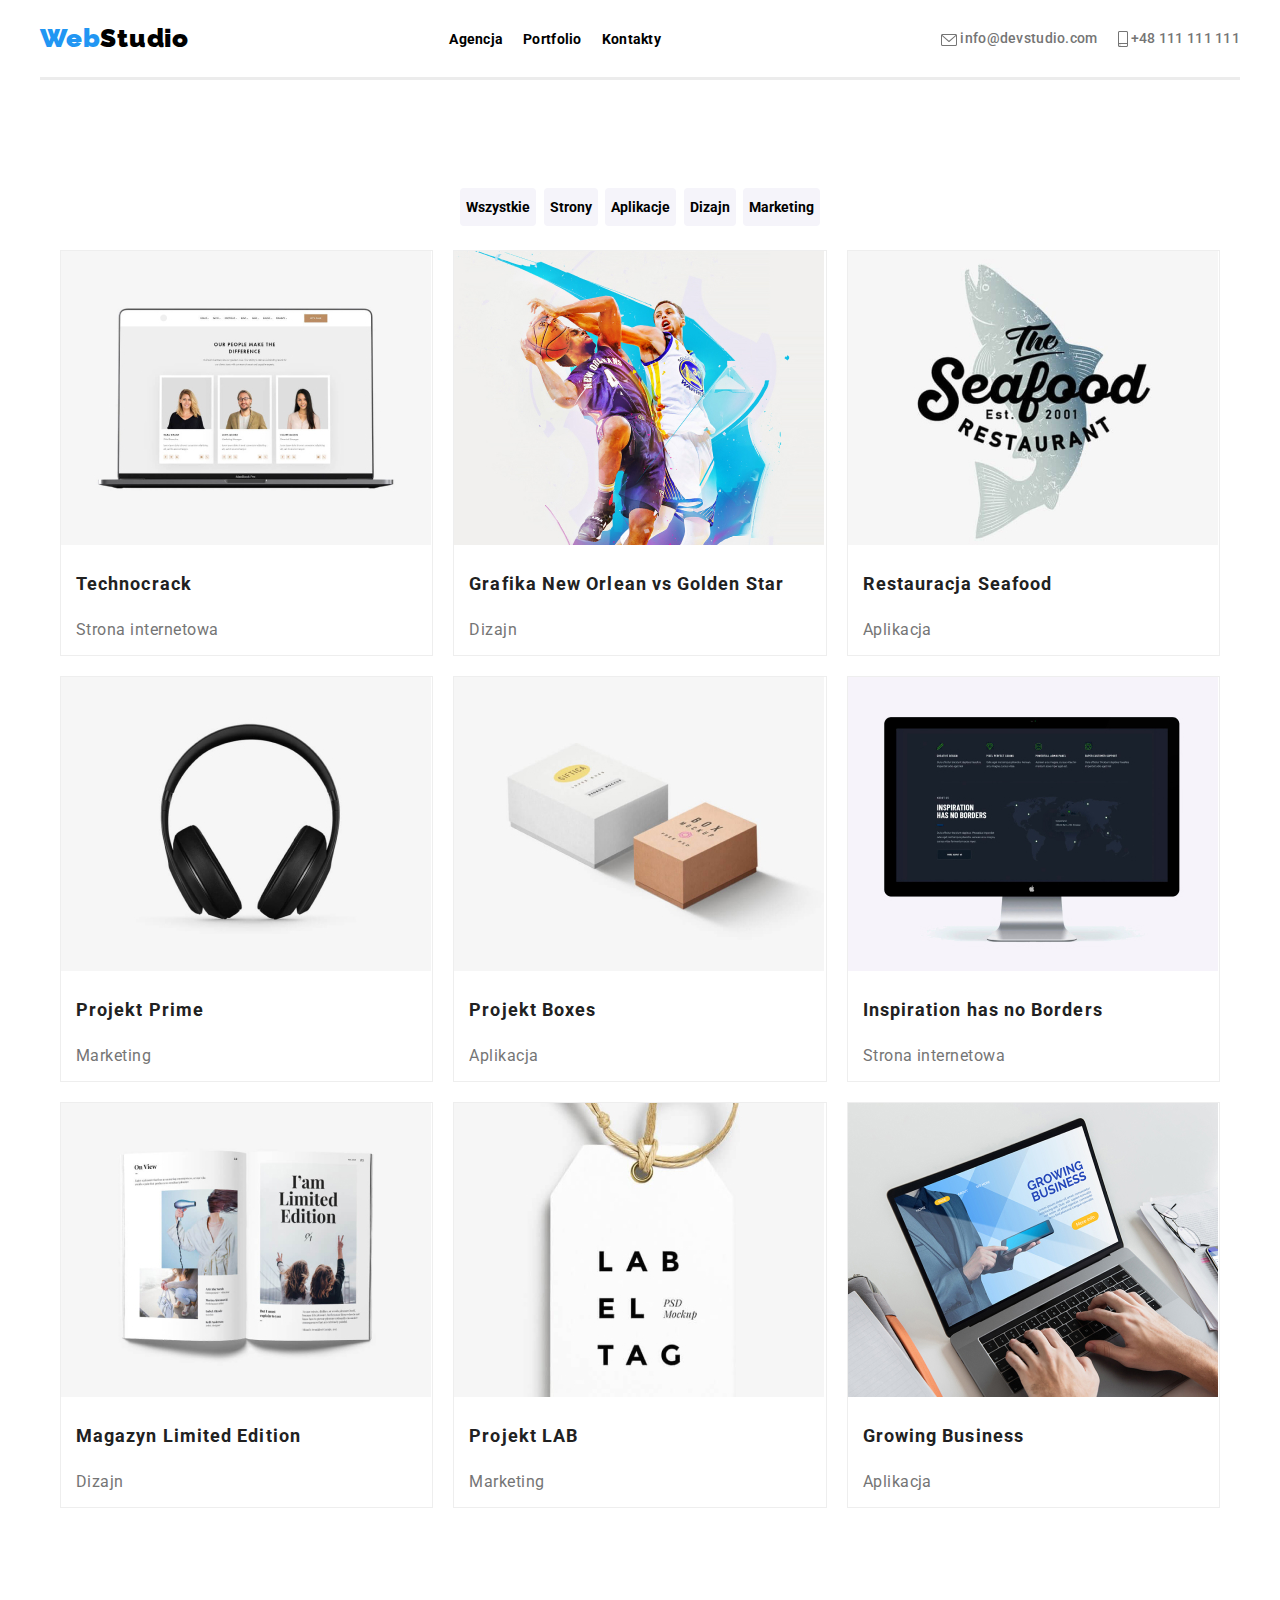
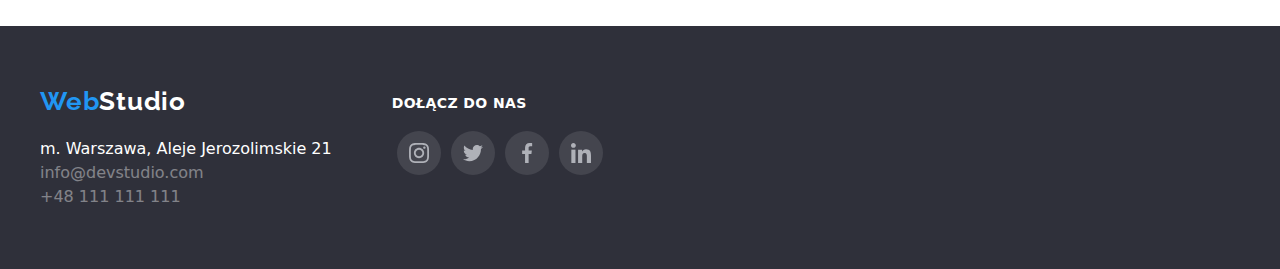
==== commit 761b6bb4: "Footer r." ====
--- a/portfolio.html
+++ b/portfolio.html
@@ -169,14 +169,90 @@
       </main>
     </div>
   </body>
-  <footer>
+  <footer class="footer">
     <div class="container">
-    <a href="index.html" class="web2"><span class="blue">Web</span>Studio</a>
-    <address>
-      <p class="city">m. Warszawa, Aleje Jerozolimskie 21</p>
-      <a href="mailto:info@example.com" class="mail2">info@example.com</a>
-      <a href="tel:+48111111111" class="tel2">+48 111 111 111</a>
-    </address>
+      <div class="footerc">
+        <a href="index.html" class="web2 logo"><span class="blue">Web</span>Studio</a>
+        <address>
+          <span class="street">m. Warszawa, Aleje Jerozolimskie 21</span>
+          <br>
+  <a href="mailto:info@devstudio.com" class="adresd">
+    info@devstudio.com</a>
+    <br>
+        <!-- Link do numeru telefonu -->
+        <a href="tel:+48111111111" class="adresd">   
+          +48 111 111 111</a>
+        </address>
+      </div>
+
+      <div class="cfooter-social">
+        <h3>Dołącz do nas</h3>
+<ul class="footer-social">
+  <li class="sociall">
+    <a class="socialicon">
+<svg width="20" height="20" class="svg1" viewBox="0 0 20 20" fill="none" xmlns="http://www.w3.org/2000/svg">
+<g clip-path="url(#clip0_2286_904)">
+<path d="M19.9804 5.88005C19.9336 4.81738 19.7617 4.0868 19.5156 3.45374C19.2616 2.78176 18.8709 2.18014 18.359 1.68002C17.8589 1.1721 17.2533 0.777435 16.5891 0.527447C15.9524 0.281274 15.2256 0.109427 14.163 0.0625732C13.0924 0.0117516 12.7525 0 10.0371 0C7.32173 0 6.98185 0.0117516 5.91521 0.0586052C4.85253 0.105459 4.12195 0.277459 3.48904 0.523479C2.81692 0.777435 2.2153 1.16814 1.71517 1.68002C1.20726 2.18014 0.812743 2.78573 0.562603 3.44992C0.31643 4.0868 0.144583 4.81341 0.0977294 5.87609C0.0469078 6.9467 0.0351562 7.28658 0.0351562 10.002C0.0351562 12.7173 0.0469078 13.0572 0.0937614 14.1239C0.140615 15.1865 0.312615 15.9171 0.558787 16.5502C0.812743 17.2221 1.20726 17.8238 1.71517 18.3239C2.2153 18.8318 2.82088 19.2265 3.48508 19.4765C4.12195 19.7226 4.84856 19.8945 5.91139 19.9413C6.97788 19.9883 7.31791 19.9999 10.0333 19.9999C12.7487 19.9999 13.0885 19.9883 14.1552 19.9413C15.2179 19.8945 15.9484 19.7226 16.5813 19.4765C17.9254 18.9568 18.9881 17.8941 19.5078 16.5502C19.7538 15.9133 19.9258 15.1865 19.9727 14.1239C20.0195 13.0572 20.0313 12.7173 20.0313 10.002C20.0313 7.28658 20.0273 6.9467 19.9804 5.88005ZM18.1794 14.0457C18.1364 15.0225 17.9723 15.5499 17.8356 15.9015C17.4995 16.7728 16.808 17.4643 15.9367 17.8004C15.5851 17.9372 15.0538 18.1012 14.0809 18.1441C13.026 18.1911 12.7096 18.2027 10.0411 18.2027C7.37255 18.2027 7.05221 18.1911 6.00113 18.1441C5.02438 18.1012 4.49693 17.9372 4.1453 17.8004C3.71171 17.6402 3.31704 17.3862 2.9967 17.0541C2.6646 16.7298 2.41065 16.3391 2.2504 15.9055C2.11365 15.5539 1.94959 15.0225 1.90671 14.0497C1.8597 12.9948 1.8481 12.6783 1.8481 10.0097C1.8481 7.34122 1.8597 7.02087 1.90671 5.96995C1.94959 4.99319 2.11365 4.46575 2.2504 4.11412C2.41065 3.68038 2.6646 3.28586 3.00067 2.96536C3.32483 2.63327 3.71553 2.37931 4.14927 2.21921C4.5009 2.08247 5.03231 1.9184 6.0051 1.87537C7.05999 1.82851 7.37652 1.81676 10.0449 1.81676C12.7174 1.81676 13.0337 1.82851 14.0848 1.87537C15.0616 1.9184 15.589 2.08247 15.9407 2.21921C16.3742 2.37931 16.7689 2.63327 17.0893 2.96536C17.4213 3.28967 17.6753 3.68038 17.8356 4.11412C17.9723 4.46575 18.1364 4.99701 18.1794 5.96995C18.2263 7.02484 18.238 7.34122 18.238 10.0097C18.238 12.6783 18.2263 12.9908 18.1794 14.0457Z"/>
+<path d="M10.0371 4.8642C7.20074 4.8642 4.89941 7.16537 4.89941 10.0019C4.89941 12.8385 7.20074 15.1396 10.0371 15.1396C12.8737 15.1396 15.1749 12.8385 15.1749 10.0019C15.1749 7.16537 12.8737 4.8642 10.0371 4.8642ZM10.0371 13.3346C8.19702 13.3346 6.70442 11.8422 6.70442 10.0019C6.70442 8.16165 8.19702 6.66921 10.0371 6.66921C11.8774 6.66921 13.3698 8.16165 13.3698 10.0019C13.3698 11.8422 11.8774 13.3346 10.0371 13.3346Z"/>
+<path d="M16.5775 4.6611C16.5775 5.32346 16.0404 5.86052 15.3779 5.86052C14.7155 5.86052 14.1785 5.32346 14.1785 4.6611C14.1785 3.99858 14.7155 3.46167 15.3779 3.46167C16.0404 3.46167 16.5775 3.99858 16.5775 4.6611Z"/>
+</g>
+<defs>
+<clipPath id="clip0_2286_904">
+<rect width="20" height="20" fill="white"/>
+</clipPath>
+</defs>
+</svg>
+</a>
+  </li>
+
+  <li class="sociall">
+    <a class="socialicon">
+<svg width="20" height="20" class="svg2" viewBox="0 0 20 20" fill="none" xmlns="http://www.w3.org/2000/svg">
+<g clip-path="url(#clip0_2286_898)">
+<path d="M20 3.79875C19.2563 4.125 18.4637 4.34125 17.6375 4.44625C18.4875 3.93875 19.1363 3.14125 19.4412 2.18C18.6488 2.6525 17.7738 2.98625 16.8412 3.1725C16.0887 2.37125 15.0162 1.875 13.8462 1.875C11.5763 1.875 9.74875 3.7175 9.74875 5.97625C9.74875 6.30125 9.77625 6.61375 9.84375 6.91125C6.435 6.745 3.41875 5.11125 1.3925 2.6225C1.03875 3.23625 0.83125 3.93875 0.83125 4.695C0.83125 6.115 1.5625 7.37375 2.6525 8.1025C1.99375 8.09 1.3475 7.89875 0.8 7.5975C0.8 7.61 0.8 7.62625 0.8 7.6425C0.8 9.635 2.22125 11.29 4.085 11.6712C3.75125 11.7625 3.3875 11.8062 3.01 11.8062C2.7475 11.8062 2.4825 11.7913 2.23375 11.7362C2.765 13.36 4.2725 14.5538 6.065 14.5925C4.67 15.6838 2.89875 16.3412 0.98125 16.3412C0.645 16.3412 0.3225 16.3263 0 16.285C1.81625 17.4563 3.96875 18.125 6.29 18.125C13.835 18.125 17.96 11.875 17.96 6.4575C17.96 6.27625 17.9538 6.10125 17.945 5.9275C18.7588 5.35 19.4425 4.62875 20 3.79875Z"/>
+</g>
+<defs>
+<clipPath id="clip0_2286_898">
+<rect width="20" height="20" fill="white"/>
+</clipPath>
+</defs>
+</svg>
+</a>
+  </li>
+
+  <li class="sociall">
+    <a class="socialicon">
+<svg width="20" height="20" class="svg3" viewBox="0 0 20 20" fill="none" xmlns="http://www.w3.org/2000/svg">
+<g clip-path="url(#clip0_2286_894)">
+<path d="M13.3309 3.32083H15.1567V0.140833C14.8417 0.0975 13.7584 0 12.4967 0C9.86422 0 8.06088 1.65583 8.06088 4.69917V7.5H5.15588V11.055H8.06088V20H11.6226V11.0558H14.4101L14.8526 7.50083H11.6217V5.05167C11.6226 4.02417 11.8992 3.32083 13.3309 3.32083Z"/>
+</g>
+<defs>
+<clipPath id="clip0_2286_894">
+<rect width="20" height="20" fill="white"/>
+</clipPath>
+</defs>
+</svg>
+</a>
+  </li>
+
+  <li class="sociall">
+    <a class="socialicon">
+<svg width="20" height="20" class="svg4" viewBox="0 0 20 20" fill="none" xmlns="http://www.w3.org/2000/svg">
+<g clip-path="url(#clip0_2286_888)">
+<path d="M19.995 20V19.9992H20V12.6642C20 9.07587 19.2275 6.31171 15.0325 6.31171C13.0158 6.31171 11.6625 7.41837 11.11 8.46754H11.0517V6.64671H7.07416V19.9992H11.2158V13.3875C11.2158 11.6467 11.5458 9.96337 13.7017 9.96337C15.8258 9.96337 15.8575 11.95 15.8575 13.4992V20H19.995Z"/>
+<path d="M0.330017 6.64746H4.47668V20H0.330017V6.64746Z"/>
+<path d="M2.40167 0C1.07583 0 0 1.07583 0 2.40167C0 3.7275 1.07583 4.82583 2.40167 4.82583C3.7275 4.82583 4.80333 3.7275 4.80333 2.40167C4.8025 1.07583 3.72667 0 2.40167 0V0Z"/>
+</g>
+<defs>
+<clipPath id="clip0_2286_888">
+<rect width="20" height="20" fill="white"/>
+</clipPath>
+</defs>
+</svg>
+    </a>
+  </li>
+</ul>
+      </div>
     </div>
   </footer>
 </html>
--- a/style/styles.css
+++ b/style/styles.css
@@ -56,10 +56,6 @@
   justify-content: center;
 }
 
-.container {
-  text-align: center;
-  justify-content: center;
-}
 .biznes {
   display: flex;
   justify-content: center;
@@ -188,6 +184,10 @@
   color: #2196f3;
 }
 
+.white {
+  color: #ffffff;
+}
+
 .containers {
   padding-top: 94px;
   display: flex;
@@ -286,6 +286,10 @@
   line-height: 42px;
   text-align: center;
   letter-spacing: 0.03em;
+}
+
+.teamc h3 {
+  text-align: center;
 }
 
 .teamc p {
@@ -607,33 +611,42 @@
   letter-spacing: 0.03em;
 }
 
-footer {
-  background-color: #2f303a;
-  padding-top: 40px;
-  padding-bottom: 40px;
-  height: 252px;
-  display: flex;
-  align-items: center;
-}
-
 footer svg {
   cursor: pointer;
 }
 
+.footer {
+  background-color: #2f303a;
+  color: rgb(255, 255, 255);
+  font-size: 16px;
+  line-height: 1.5;
+}
+
+.footerc {
+  padding-top: 60px;
+  padding-bottom: 60px;
+}
+
+.footer > .container {
+  display: flex;
+  align-items: start;
+}
+
 .footercp {
   background-color: #2f303a;
 }
 .web2 {
-  font-family: "Raleway";
-  font-style: normal;
+  /* identical to box height */
+  color: white;
+}
+
+.logo {
+  font-family: Raleway, "sans-serif";
   font-weight: 700;
   font-size: 26px;
-  line-height: 31px;
-  /* identical to box height */
-  color: white;
-  letter-spacing: 0.03em;
-  display: flex;
-  width: 145px;
+  font-style: normal;
+  line-height: 1.19;
+  letter-spacing: 0.03em;
 }
 
 .foot a {
@@ -666,23 +679,7 @@
   color: #ffffff;
 }
 
-address {
-  display: flex;
-  flex-direction: column;
-  text-align: left;
-  width: 250px;
-}
-
 address a {
-  font-family: "Roboto";
-  font-style: normal;
-  font-weight: 400;
-  font-size: 14px;
-  line-height: 24px;
-  /* or 171% */
-  letter-spacing: 0.03em;
-  color: rgba(255, 255, 255, 0.6);
-  padding-top: 15px;
 }
 
 .mail {
@@ -773,27 +770,27 @@
 }
 
 .svg1:hover {
-  box-shadow: 0 0 0 8px #2196f3;
+  box-shadow: 0 0 0 10px #2196f3;
   background-color: #2196f3;
   border-radius: 40%;
   fill: white;
 }
 
 .svg2:hover {
-  box-shadow: 0 0 0 8px #2196f3;
+  box-shadow: 0 0 0 10px #2196f3;
   background-color: #2196f3;
   border-radius: 40%;
   fill: white;
 }
 .svg3:hover {
-  box-shadow: 0 0 0 8px #2196f3;
+  box-shadow: 0 0 0 10px #2196f3;
   background-color: #2196f3;
   border-radius: 40%;
   fill: white;
 }
 
 .svg4:hover {
-  box-shadow: 0 0 0 8px #2196f3;
+  box-shadow: 0 0 0 10px #2196f3;
   background-color: #2196f3;
   border-radius: 40%;
   fill: white;
@@ -839,3 +836,52 @@
 .svgcards:hover {
   fill: #eeeeee;
 }
+
+.adresd {
+  color: rgb(255, 255, 255);
+  opacity: 0.4;
+}
+
+address {
+  font-style: normal;
+  margin-top: 20px;
+}
+
+.cfooter-social {
+  display: flex;
+  flex-wrap: wrap;
+  max-width: 206px;
+}
+
+.footer-social {
+  display: flex;
+  align-items: center;
+  margin-left: 55px;
+  margin-top: 0px;
+}
+
+.footer h3 {
+  font-weight: 700;
+  font-size: 14px;
+  line-height: 16px;
+  letter-spacing: 0.03em;
+  text-transform: uppercase;
+  color: rgb(255, 255, 255);
+  margin-left: 60px;
+  display: block;
+  padding-top: 55px;
+  margin-bottom: 20px;
+}
+
+.socialicon {
+  display: flex;
+  justify-content: center;
+  align-items: center;
+  align-self: center;
+  width: 44px;
+  height: 44px;
+  margin-left: 10px;
+  background-color: rgba(255, 255, 255, 0.1);
+  color: rgb(255, 255, 255);
+  border-radius: 50%;
+}
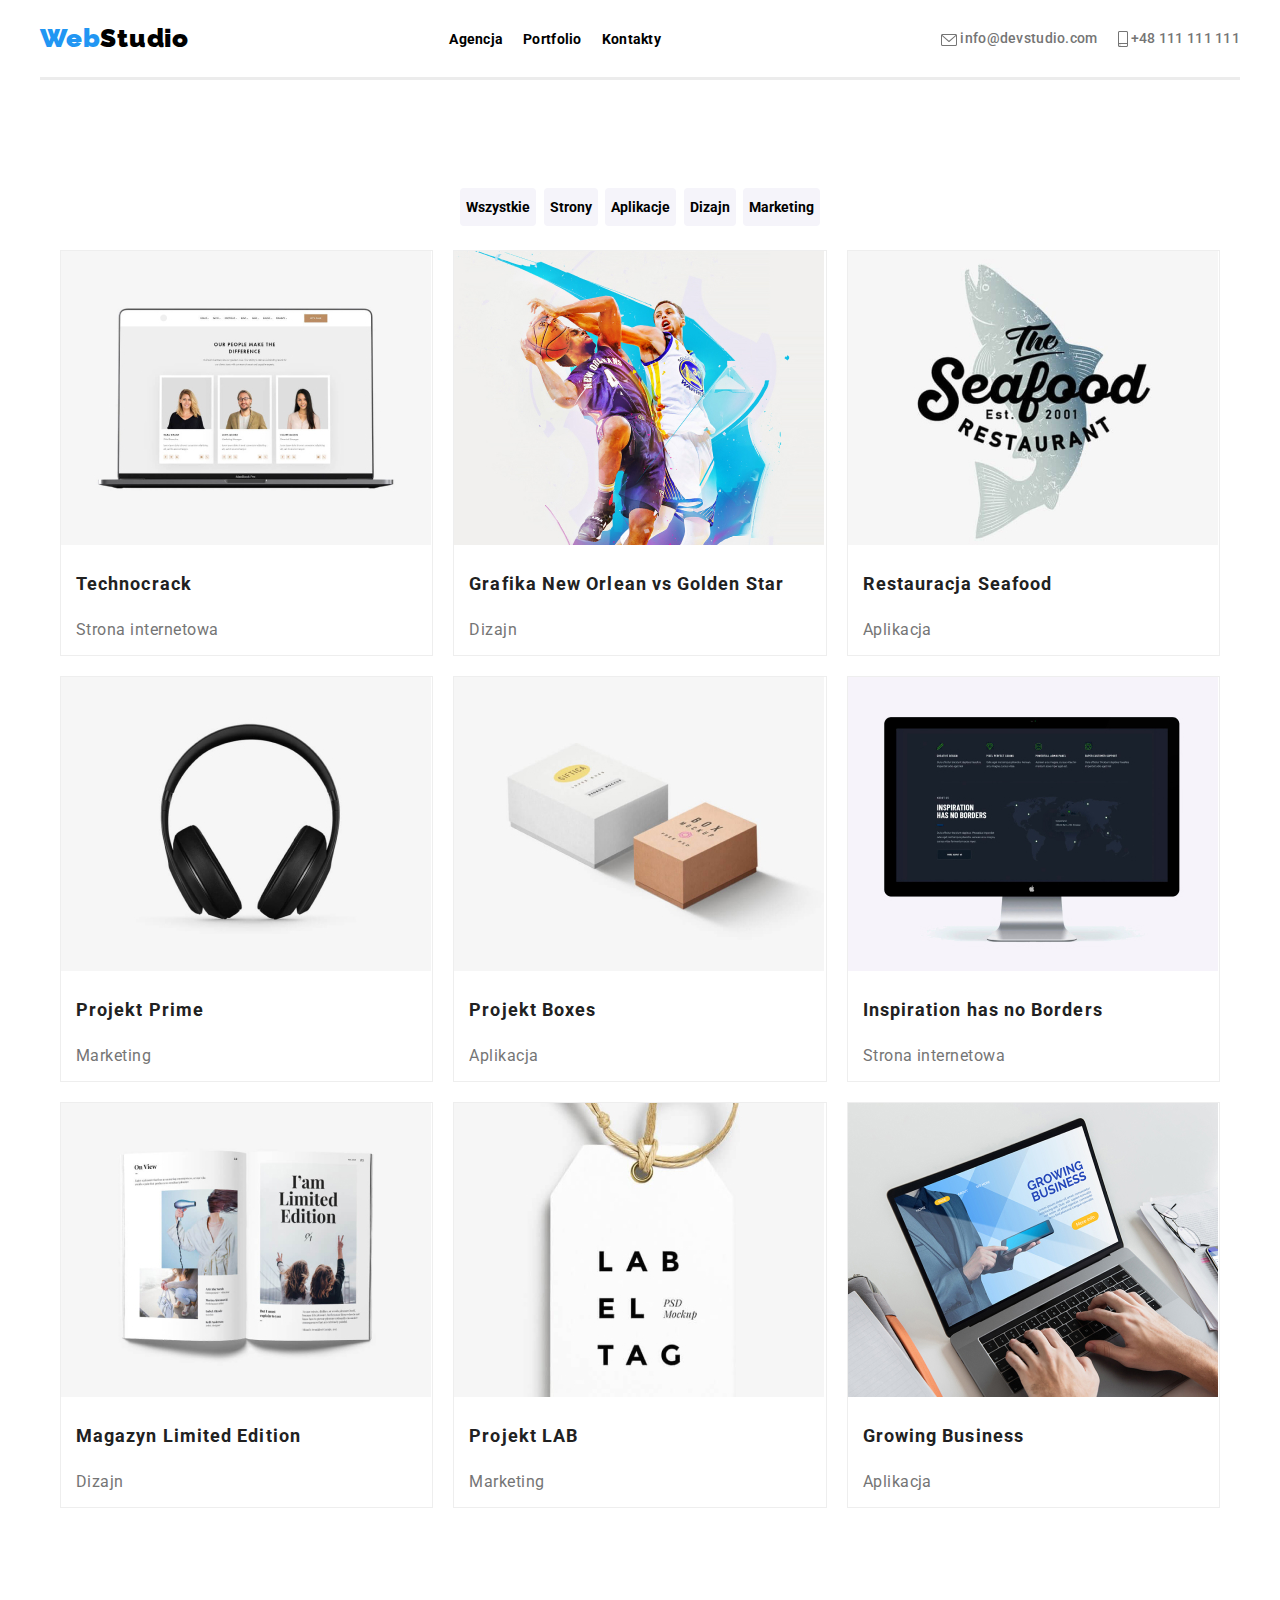
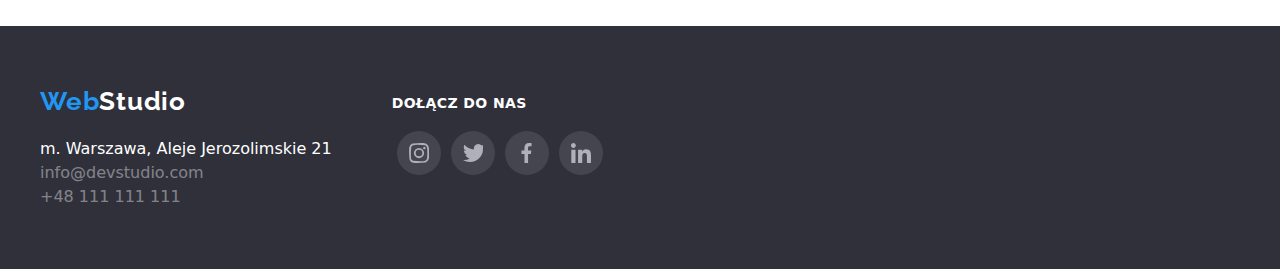
==== commit 447d457d: "svg use" ====
--- a/portfolio.html
+++ b/portfolio.html
@@ -190,66 +190,42 @@
 <ul class="footer-social">
   <li class="sociall">
     <a class="socialicon">
-<svg width="20" height="20" class="svg1" viewBox="0 0 20 20" fill="none" xmlns="http://www.w3.org/2000/svg">
-<g clip-path="url(#clip0_2286_904)">
-<path d="M19.9804 5.88005C19.9336 4.81738 19.7617 4.0868 19.5156 3.45374C19.2616 2.78176 18.8709 2.18014 18.359 1.68002C17.8589 1.1721 17.2533 0.777435 16.5891 0.527447C15.9524 0.281274 15.2256 0.109427 14.163 0.0625732C13.0924 0.0117516 12.7525 0 10.0371 0C7.32173 0 6.98185 0.0117516 5.91521 0.0586052C4.85253 0.105459 4.12195 0.277459 3.48904 0.523479C2.81692 0.777435 2.2153 1.16814 1.71517 1.68002C1.20726 2.18014 0.812743 2.78573 0.562603 3.44992C0.31643 4.0868 0.144583 4.81341 0.0977294 5.87609C0.0469078 6.9467 0.0351562 7.28658 0.0351562 10.002C0.0351562 12.7173 0.0469078 13.0572 0.0937614 14.1239C0.140615 15.1865 0.312615 15.9171 0.558787 16.5502C0.812743 17.2221 1.20726 17.8238 1.71517 18.3239C2.2153 18.8318 2.82088 19.2265 3.48508 19.4765C4.12195 19.7226 4.84856 19.8945 5.91139 19.9413C6.97788 19.9883 7.31791 19.9999 10.0333 19.9999C12.7487 19.9999 13.0885 19.9883 14.1552 19.9413C15.2179 19.8945 15.9484 19.7226 16.5813 19.4765C17.9254 18.9568 18.9881 17.8941 19.5078 16.5502C19.7538 15.9133 19.9258 15.1865 19.9727 14.1239C20.0195 13.0572 20.0313 12.7173 20.0313 10.002C20.0313 7.28658 20.0273 6.9467 19.9804 5.88005ZM18.1794 14.0457C18.1364 15.0225 17.9723 15.5499 17.8356 15.9015C17.4995 16.7728 16.808 17.4643 15.9367 17.8004C15.5851 17.9372 15.0538 18.1012 14.0809 18.1441C13.026 18.1911 12.7096 18.2027 10.0411 18.2027C7.37255 18.2027 7.05221 18.1911 6.00113 18.1441C5.02438 18.1012 4.49693 17.9372 4.1453 17.8004C3.71171 17.6402 3.31704 17.3862 2.9967 17.0541C2.6646 16.7298 2.41065 16.3391 2.2504 15.9055C2.11365 15.5539 1.94959 15.0225 1.90671 14.0497C1.8597 12.9948 1.8481 12.6783 1.8481 10.0097C1.8481 7.34122 1.8597 7.02087 1.90671 5.96995C1.94959 4.99319 2.11365 4.46575 2.2504 4.11412C2.41065 3.68038 2.6646 3.28586 3.00067 2.96536C3.32483 2.63327 3.71553 2.37931 4.14927 2.21921C4.5009 2.08247 5.03231 1.9184 6.0051 1.87537C7.05999 1.82851 7.37652 1.81676 10.0449 1.81676C12.7174 1.81676 13.0337 1.82851 14.0848 1.87537C15.0616 1.9184 15.589 2.08247 15.9407 2.21921C16.3742 2.37931 16.7689 2.63327 17.0893 2.96536C17.4213 3.28967 17.6753 3.68038 17.8356 4.11412C17.9723 4.46575 18.1364 4.99701 18.1794 5.96995C18.2263 7.02484 18.238 7.34122 18.238 10.0097C18.238 12.6783 18.2263 12.9908 18.1794 14.0457Z"/>
-<path d="M10.0371 4.8642C7.20074 4.8642 4.89941 7.16537 4.89941 10.0019C4.89941 12.8385 7.20074 15.1396 10.0371 15.1396C12.8737 15.1396 15.1749 12.8385 15.1749 10.0019C15.1749 7.16537 12.8737 4.8642 10.0371 4.8642ZM10.0371 13.3346C8.19702 13.3346 6.70442 11.8422 6.70442 10.0019C6.70442 8.16165 8.19702 6.66921 10.0371 6.66921C11.8774 6.66921 13.3698 8.16165 13.3698 10.0019C13.3698 11.8422 11.8774 13.3346 10.0371 13.3346Z"/>
-<path d="M16.5775 4.6611C16.5775 5.32346 16.0404 5.86052 15.3779 5.86052C14.7155 5.86052 14.1785 5.32346 14.1785 4.6611C14.1785 3.99858 14.7155 3.46167 15.3779 3.46167C16.0404 3.46167 16.5775 3.99858 16.5775 4.6611Z"/>
-</g>
-<defs>
-<clipPath id="clip0_2286_904">
-<rect width="20" height="20" fill="white"/>
-</clipPath>
-</defs>
-</svg>
-</a>
-  </li>
-
-  <li class="sociall">
-    <a class="socialicon">
-<svg width="20" height="20" class="svg2" viewBox="0 0 20 20" fill="none" xmlns="http://www.w3.org/2000/svg">
-<g clip-path="url(#clip0_2286_898)">
-<path d="M20 3.79875C19.2563 4.125 18.4637 4.34125 17.6375 4.44625C18.4875 3.93875 19.1363 3.14125 19.4412 2.18C18.6488 2.6525 17.7738 2.98625 16.8412 3.1725C16.0887 2.37125 15.0162 1.875 13.8462 1.875C11.5763 1.875 9.74875 3.7175 9.74875 5.97625C9.74875 6.30125 9.77625 6.61375 9.84375 6.91125C6.435 6.745 3.41875 5.11125 1.3925 2.6225C1.03875 3.23625 0.83125 3.93875 0.83125 4.695C0.83125 6.115 1.5625 7.37375 2.6525 8.1025C1.99375 8.09 1.3475 7.89875 0.8 7.5975C0.8 7.61 0.8 7.62625 0.8 7.6425C0.8 9.635 2.22125 11.29 4.085 11.6712C3.75125 11.7625 3.3875 11.8062 3.01 11.8062C2.7475 11.8062 2.4825 11.7913 2.23375 11.7362C2.765 13.36 4.2725 14.5538 6.065 14.5925C4.67 15.6838 2.89875 16.3412 0.98125 16.3412C0.645 16.3412 0.3225 16.3263 0 16.285C1.81625 17.4563 3.96875 18.125 6.29 18.125C13.835 18.125 17.96 11.875 17.96 6.4575C17.96 6.27625 17.9538 6.10125 17.945 5.9275C18.7588 5.35 19.4425 4.62875 20 3.79875Z"/>
-</g>
-<defs>
-<clipPath id="clip0_2286_898">
-<rect width="20" height="20" fill="white"/>
-</clipPath>
-</defs>
-</svg>
-</a>
-  </li>
-
-  <li class="sociall">
-    <a class="socialicon">
-<svg width="20" height="20" class="svg3" viewBox="0 0 20 20" fill="none" xmlns="http://www.w3.org/2000/svg">
-<g clip-path="url(#clip0_2286_894)">
-<path d="M13.3309 3.32083H15.1567V0.140833C14.8417 0.0975 13.7584 0 12.4967 0C9.86422 0 8.06088 1.65583 8.06088 4.69917V7.5H5.15588V11.055H8.06088V20H11.6226V11.0558H14.4101L14.8526 7.50083H11.6217V5.05167C11.6226 4.02417 11.8992 3.32083 13.3309 3.32083Z"/>
-</g>
-<defs>
-<clipPath id="clip0_2286_894">
-<rect width="20" height="20" fill="white"/>
-</clipPath>
-</defs>
-</svg>
-</a>
-  </li>
-
-  <li class="sociall">
-    <a class="socialicon">
-<svg width="20" height="20" class="svg4" viewBox="0 0 20 20" fill="none" xmlns="http://www.w3.org/2000/svg">
-<g clip-path="url(#clip0_2286_888)">
-<path d="M19.995 20V19.9992H20V12.6642C20 9.07587 19.2275 6.31171 15.0325 6.31171C13.0158 6.31171 11.6625 7.41837 11.11 8.46754H11.0517V6.64671H7.07416V19.9992H11.2158V13.3875C11.2158 11.6467 11.5458 9.96337 13.7017 9.96337C15.8258 9.96337 15.8575 11.95 15.8575 13.4992V20H19.995Z"/>
-<path d="M0.330017 6.64746H4.47668V20H0.330017V6.64746Z"/>
-<path d="M2.40167 0C1.07583 0 0 1.07583 0 2.40167C0 3.7275 1.07583 4.82583 2.40167 4.82583C3.7275 4.82583 4.80333 3.7275 4.80333 2.40167C4.8025 1.07583 3.72667 0 2.40167 0V0Z"/>
-</g>
-<defs>
-<clipPath id="clip0_2286_888">
-<rect width="20" height="20" fill="white"/>
-</clipPath>
-</defs>
-</svg>
-    </a>
+      <div class="ellipse">
+<svg class="svg-john">
+<use href="./images/icons.svg#insta"></use>
+</svg>
+</div>
+</a>
+  </li>
+
+  <li class="sociall">
+    <a class="socialicon">
+      <div class="ellipse">
+<svg class="svg-john">
+<use href="./images/icons.svg#twitter"></use>
+</svg>
+</div>
+</a>
+  </li>
+
+  <li class="sociall">
+    <a class="socialicon">
+      <div class="ellipse">
+<svg class="svg-john">
+<use href="./images/icons.svg#fb"></use>
+</svg>
+</div>
+</a>
+  </li>
+
+  <li class="sociall">
+    <a class="socialicon">
+      <div class="ellipse">
+<svg class="svg-john">
+<use href="./images/icons.svg#linkedin"></use>
+</svg>
+</div>
+</a>
   </li>
 </ul>
       </div>
--- a/style/styles.css
+++ b/style/styles.css
@@ -13,6 +13,18 @@
   height: 80px;
 }
 
+.headersvg {
+  width: 16px;
+  height: 12px;
+  fill: grey;
+}
+
+.headersvg2 {
+  width: 10px;
+  height: 16px;
+  fill: grey;
+}
+
 #navigation ul li {
   font-weight: bold;
   padding-right: 20px;
@@ -52,8 +64,15 @@
   margin: 0 auto;
 }
 
-.container h2 {
-  justify-content: center;
+.work h2 {
+  font-family: "Roboto";
+  font-style: normal;
+  font-weight: 700;
+  font-size: 36px;
+  line-height: 42px;
+  text-align: center;
+  letter-spacing: 0.03em;
+  color: #212121;
 }
 
 .biznes {
@@ -97,6 +116,9 @@
   justify-content: space-between;
 }
 
+.we {
+  padding-top: 0px;
+}
 #navigation a:hover {
   color: #2196f3;
 }
@@ -157,12 +179,6 @@
   height: 44px;
   border-radius: 50%;
 }
-.svg2 {
-  fill: yellow;
-}
-.mail {
-  text-decoration: none;
-}
 
 .tel {
   text-decoration: none;
@@ -241,6 +257,14 @@
 .lor {
   padding-top: 94px;
   padding-bottom: 94px;
+}
+
+.lor-list {
+  display: flex;
+  padding: 0;
+  padding-top: 94px;
+  justify-content: center;
+  margin-bottom: 30px;
 }
 
 .lor ul {
@@ -337,30 +361,6 @@
   background: #ffffff;
 }
 
-.john1img {
-}
-
-.johnbox2 {
-  background: #ffffff;
-}
-
-.john2img {
-}
-
-.johnbox3 {
-  background: #ffffff;
-}
-
-.john3img {
-}
-
-.johnbox4 {
-  background: #ffffff;
-}
-
-.john4img {
-}
-
 .teambox h3 {
   font-style: normal;
   font-weight: 500;
@@ -729,9 +729,8 @@
 
 .blok1 {
   display: flex;
-  justify-content: space-around;
-  cursor: pointer;
-  fill: #afb1b8;
+  padding: 0;
+  justify-content: space-between;
 }
 
 .blok {
@@ -745,19 +744,52 @@
   justify-content: center;
 }
 
-.svg1 {
+.ellipse {
+  display: flex;
+  width: 44px;
+  height: 44px;
+  border-radius: 50%;
+  background-color: transparent;
+  justify-content: center;
+  align-items: center;
+}
+
+.ellipse:hover {
+  background-color: #2196f3;
+}
+
+.ellipse:hover svg {
+  fill: #fff;
+}
+
+.rectangle {
+  width: 170px;
+  height: 92px;
+  border: 3px solid #afb1b8;
+  border-radius: 5px;
+  display: flex;
+  justify-content: center;
+  align-items: center;
+}
+
+.rectangle:hover {
+  border-color: #2196f3;
+}
+
+.loogo {
+  width: 106px;
+  height: 60.04px;
   fill: #afb1b8;
 }
 
-.svg2 {
-  fill: #afb1b8;
-}
-
-.svg3 {
-  fill: #afb1b8;
-}
-
-.svg4 {
+.svg-lor {
+  width: 70px;
+  height: 70px;
+}
+
+.svg-john {
+  width: 20px;
+  height: 20px;
   fill: #afb1b8;
 }
 
@@ -769,32 +801,6 @@
   fill: #2196f3;
 }
 
-.svg1:hover {
-  box-shadow: 0 0 0 10px #2196f3;
-  background-color: #2196f3;
-  border-radius: 40%;
-  fill: white;
-}
-
-.svg2:hover {
-  box-shadow: 0 0 0 10px #2196f3;
-  background-color: #2196f3;
-  border-radius: 40%;
-  fill: white;
-}
-.svg3:hover {
-  box-shadow: 0 0 0 10px #2196f3;
-  background-color: #2196f3;
-  border-radius: 40%;
-  fill: white;
-}
-
-.svg4:hover {
-  box-shadow: 0 0 0 10px #2196f3;
-  background-color: #2196f3;
-  border-radius: 40%;
-  fill: white;
-}
 */ .join {
   display: flex;
   justify-content: center;
